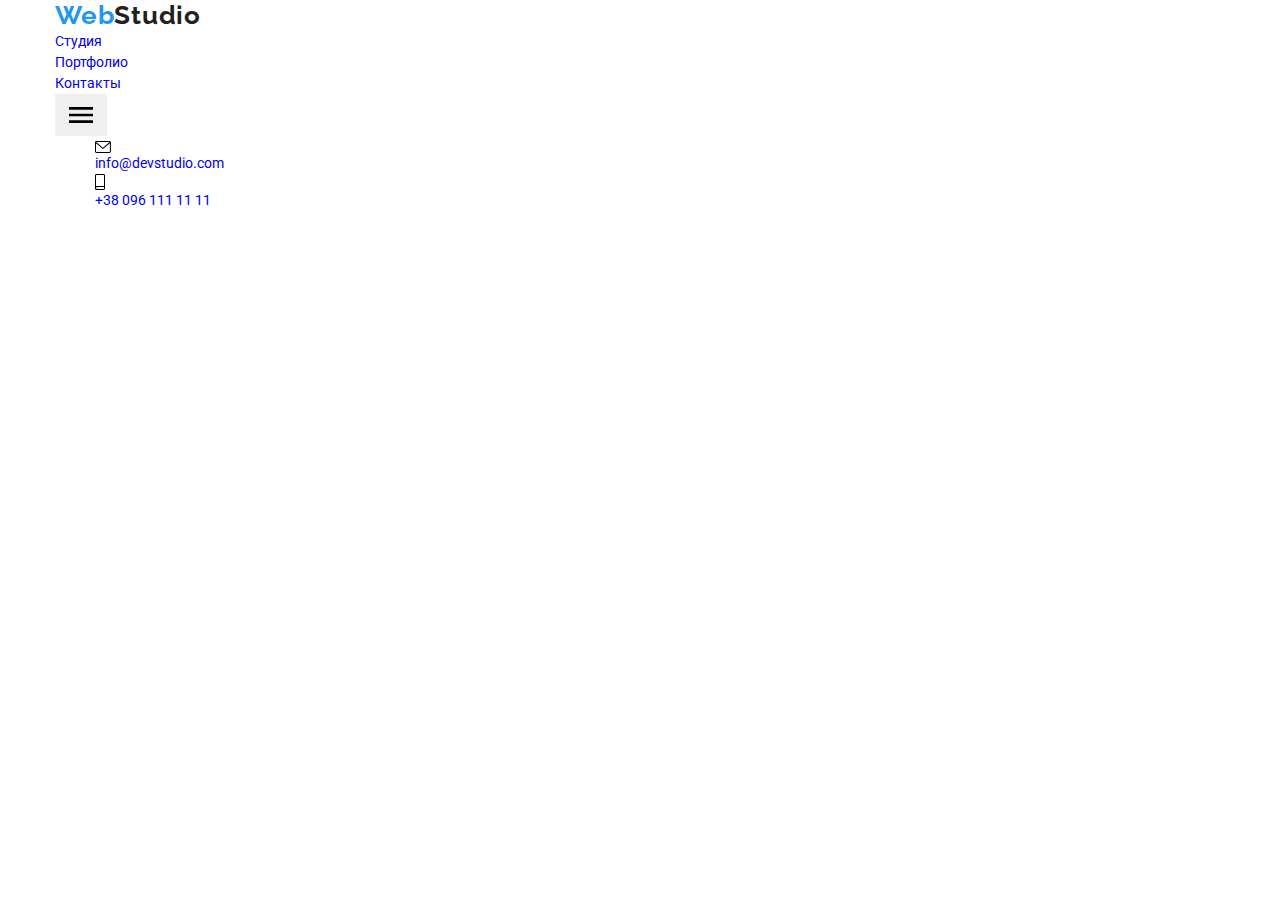
==== index.html @ 5ae864b3 "add images" ====
<!DOCTYPE html>
<html lang="ru">
    <head>
        <meta charset="UTF-8" />
        <meta http-equiv="X-UA-Compatible" content="IE=edge" />
        <meta name="viewport" content="width=device-width, initial-scale=1.0" />
        <link rel="preconnect" href="https://fonts.googleapis.com" />
        <link rel="preconnect" href="https://fonts.gstatic.com" crossorigin />
        <link
            rel="stylesheet"
            href="https://cdn.jsdelivr.net/npm/modern-normalize@1.1.0/modern-normalize.min.css"
        />
        <link
            href="https://fonts.googleapis.com/css2?family=Raleway:wght@700&family=Roboto:wght@400;500;700;900&display=swap"
            rel="stylesheet"
        />
        <link rel="stylesheet" href="./css/main.min.css" />
        <title lang="en">Web_Studio</title>
    </head>
    <body>
        <!-- HEADER -->
        <header class="page-header">
            <div class="page-header-container container">
                <nav class="page-nav">
                    <a href="./index.html" class="logo link" lang="en"
                        >Web<span class="logo__studio">Studio</span>
                    </a>
                    <ul class="menu list">
                        <li class="menu__item">
                            <a
                                class="menu__link link menu__link--current"
                                href="./index.html"
                                >Студия</a
                            >
                        </li>
                        <li class="menu__item">
                            <a class="menu__link link" href="./portfolio.html"
                                >Портфолио</a
                            >
                        </li>
                        <li class="menu__item">
                            <a class="menu__link link" href="#contacts-footer"
                                >Контакты</a
                            >
                        </li>
                    </ul>
                </nav>
                <button type="button" class="mobile-menu-open" data-menu-open>
                    <svg class="mobile-menu-open__icon" width="40" height="40">
                        <use href="./images/icons.svg#icon-menu"></use>
                    </svg>
                </button>
                <ul class="contact">
                    <li class="contact-list list">
                        <a
                            class="contact-list__mail link"
                            href="mailto:info@devstudio.com"
                            ><svg class="icon-envelope" height="12" width="16">
                                <use
                                    href="./images/icons.svg#icon-envelope"
                                ></use></svg
                            >info@devstudio.com</a
                        >
                    </li>
                    <li class="contact-list list">
                        <a
                            class="contact-list__phone-number link"
                            href="tel:+380961111111"
                            ><svg
                                class="icon-smartphone"
                                height="16"
                                width="10"
                            >
                                <use
                                    href="./images/icons.svg#icon-smartphone"
                                ></use></svg
                            >+38 096 111 11 11</a
                        >
                    </li>
                </ul>
            </div>
            <div class="mobile-menu" data-menu>
                <div class="container mobile-menu__container">
                    <button class="mobile-menu__close-btn" data-menu-close>
                        <svg
                            class="mobile-menu__close-icon"
                            width="40"
                            height="40"
                        >
                            <use
                                href="./images/icons.svg#icon-close-mobile"
                            ></use>
                        </svg>
                    </button>
                    <div class="mobile-menu__navigation">
                        <ul class="mobile-menu__list list">
                            <li class="mobile-menu__item">
                                <a
                                    class="mobile-menu__link link mobile-menu__link--current"
                                    href=""
                                    >Студия</a
                                >
                            </li>
                            <li class="mobile-menu__item">
                                <a class="mobile-menu__link link" href=""
                                    >Портфолио</a
                                >
                            </li>
                            <li class="mobile-menu__item">
                                <a class="mobile-menu__link link" href=""
                                    >Контакты</a
                                >
                            </li>
                        </ul>
                    </div>
                    <div class="mobile-menu__wrapper">
                        <ul class="mobile-menu__contacts list">
                            <li class="mobile-menu__phone-number">
                                <a
                                    class="mobile-menu__phone-number-link link"
                                    href="tel:+380961111111"
                                    >+38 096 111 11 11</a
                                >
                            </li>
                            <li class="mobile-menu__email">
                                <a
                                    class="mobile-menu__email-link link"
                                    href="mailto:info@devstudio.com"
                                    >info@devstudio.com</a
                                >
                            </li>
                        </ul>
                        <ul class="mobile-menu__social list">
                            <li class="mobile-menu__social-item">
                                <a class="mobile-menu__social-link link" href=""
                                    >Instagram</a
                                >
                            </li>
                            <li class="mobile-menu__social-item">
                                <a class="mobile-menu__social-link link" href=""
                                    >Twitter</a
                                >
                            </li>
                            <li class="mobile-menu__social-item">
                                <a class="mobile-menu__social-link link" href=""
                                    >Facebook</a
                                >
                            </li>
                            <li class="mobile-menu__social-item">
                                <a class="mobile-menu__social-link link" href=""
                                    >LinkedIn</a
                                >
                            </li>
                        </ul>
                    </div>
                </div>
            </div>
        </header>
        <!-- HERO -->
        <!-- <section class="hero">
            <div class="container container-hero">
                <h1 class="hero-title">
                    Эффективные решения <br />
                    для вашего бизнеса
                </h1>
                <button class="modal-btn" type="button" data-modal-open>
                    Заказать услугу
                </button>
            </div>
        </section> -->
        <!-- ABOUT -->
        <!-- <section class="about">
            <div class="container">
                <h2 class="visually-hidden">преимущества</h2>
                <ul class="about__menu list">
                    <li class="about__list">
                        <div class="about__advantage-box">
                            <svg
                                class="about__advantage-icon"
                                width="70"
                                height="70"
                            >
                                <use
                                    href="./images/icons.svg#icon-antenna"
                                ></use>
                            </svg>
                        </div>
                        <h3 class="about__advantage-title">
                            Внимание к деталям
                        </h3>
                        <p class="about__advantage-desc">
                            Идейные соображения, а также начало повседневной
                            работы по формированию позиции.
                        </p>
                    </li>
                    <li class="about__list">
                        <div class="about__advantage-box">
                            <svg
                                class="about__advantage-icon"
                                width="70"
                                height="70"
                            >
                                <use href="./images/icons.svg#icon-clock"></use>
                            </svg>
                        </div>
                        <h3 class="about__advantage-title">Пунктуальность</h3>
                        <p class="about__advantage-desc">
                            Задача организации, в особенности же рамки и место
                            обучения кадров влечет за собой.
                        </p>
                    </li>
                    <li class="about__list">
                        <div class="about__advantage-box">
                            <svg
                                class="about__advantage-icon"
                                width="70"
                                height="70"
                            >
                                <use
                                    href="./images/icons.svg#icon-diagram"
                                ></use>
                            </svg>
                        </div>
                        <h3 class="about__advantage-title">Планирование</h3>
                        <p class="about__advantage-desc">
                            Равным образом консультация с широким активом в
                            значительной степени обуславливает.
                        </p>
                    </li>
                    <li class="about__list">
                        <div class="about__advantage-box">
                            <svg
                                class="about__advantage-icon"
                                width="70"
                                height="70"
                            >
                                <use
                                    href="./images/icons.svg#icon-astronaut"
                                ></use>
                            </svg>
                        </div>
                        <h3 class="about__advantage-title">
                            Современные технологии
                        </h3>
                        <p class="about__advantage-desc">
                            Значимость этих проблем настолько очевидна, что
                            реализация плановых заданий.
                        </p>
                    </li>
                </ul>
            </div>
        </section> -->
        <!-- WORK -->
        <!-- <section class="work">
            <div class="container container-work">
                <h2 class="work__title title">Чем мы занимаемся</h2>
                <ul class="work__menu list">
                    <li class="work__image">
                        <div class="work__wrapper">
                            <img
                                src="./images/work/печатет-код.jpg"
                                alt="набирает код"
                                width="370"
                                height="294"
                            />
                            <div class="work__wrapper-description">
                                <p class="work__description">
                                    Десктопные приложения
                                </p>
                            </div>
                        </div>
                    </li>
                    <li class="work__image">
                        <div class="work__wrapper">
                            <img
                                src="./images/work/создает-приложение.jpg"
                                alt="разрабатывает приложение"
                                width="370"
                                height="294"
                            />
                            <div class="work__wrapper-description">
                                <p class="work__description">
                                    Мобильные приложения
                                </p>
                            </div>
                        </div>
                    </li>
                    <li class="work__image">
                        <div class="work__wrapper">
                            <img
                                src="./images/work/рисует-на-планшете.jpg"
                                alt="рисует на планшете"
                                width="370"
                                height="294"
                            />
                            <div class="work__wrapper-description">
                                <p class="work__description">
                                    Дизайнерские решения
                                </p>
                            </div>
                        </div>
                    </li>
                </ul>
            </div>
        </section> -->
        <!-- TEAM -->
        <!-- <section class="team">
            <div class="container">
                <h2 class="team__title title">Наша команда</h2>
                <ul class="team__menu list">
                    <li class="team__card">
                        <img
                            class="team__photo"
                            src="./images/team/игорь-демьяненко.jpg"
                            alt="игорь-демьяненко"
                            width="270"
                            height="260"
                        />
                        <div class="team__box">
                            <h3 class="team__name">Игорь Демьяненко</h3>
                            <p class="team__function" lang="en">
                                Product Designer
                            </p>
                            <ul class="social-menu list">
                                <li class="social-menu__item">
                                    <a href="" class="social-menu__link">
                                        <svg
                                            class="social-menu__icon"
                                            width="20"
                                            height="20"
                                        >
                                            <use
                                                href="./images/icons.svg#icon-instagram"
                                            ></use>
                                        </svg>
                                    </a>
                                </li>
                                <li class="social-menu__item">
                                    <a href="" class="social-menu__link">
                                        <svg
                                            class="social-menu__icon"
                                            width="20"
                                            height="20"
                                        >
                                            <use
                                                href="./images/icons.svg#icon-twitter"
                                            ></use>
                                        </svg>
                                    </a>
                                </li>
                                <li class="social-menu__item">
                                    <a href="" class="social-menu__link">
                                        <svg
                                            class="social-menu__icon"
                                            width="20"
                                            height="20"
                                        >
                                            <use
                                                href="./images/icons.svg#icon-facebook"
                                            ></use>
                                        </svg>
                                    </a>
                                </li>
                                <li class="social-menu__item">
                                    <a href="" class="social-menu__link">
                                        <svg
                                            class="social-menu__icon"
                                            width="20"
                                            height="20"
                                        >
                                            <use
                                                href="./images/icons.svg#icon-linkedin"
                                            ></use>
                                        </svg>
                                    </a>
                                </li>
                            </ul>
                        </div>
                    </li>
                    <li class="team__card">
                        <img
                            class="team__photo"
                            src="./images/team/ольга-репина.jpg"
                            alt="ольга-репина"
                            width="270"
                            height="260"
                        />
                        <div class="team__box">
                            <h3 class="team__name">Ольга Репина</h3>
                            <p class="team__function" lang="en">
                                Frontend Developer
                            </p>
                            <ul class="social-menu list">
                                <li class="social-menu__item">
                                    <a href="" class="social-menu__link">
                                        <svg
                                            class="social-menu__icon"
                                            width="20"
                                            height="20"
                                        >
                                            <use
                                                href="./images/icons.svg#icon-instagram"
                                            ></use>
                                        </svg>
                                    </a>
                                </li>
                                <li class="social-menu__item">
                                    <a href="" class="social-menu__link">
                                        <svg
                                            class="social-menu__icon"
                                            width="20"
                                            height="20"
                                        >
                                            <use
                                                href="./images/icons.svg#icon-twitter"
                                            ></use>
                                        </svg>
                                    </a>
                                </li>
                                <li class="social-menu__item">
                                    <a href="" class="social-menu__link">
                                        <svg
                                            class="social-menu__icon"
                                            width="20"
                                            height="20"
                                        >
                                            <use
                                                href="./images/icons.svg#icon-facebook"
                                            ></use>
                                        </svg>
                                    </a>
                                </li>
                                <li class="social-menu__item">
                                    <a href="" class="social-menu__link">
                                        <svg
                                            class="social-menu__icon"
                                            width="20"
                                            height="20"
                                        >
                                            <use
                                                href="./images/icons.svg#icon-linkedin"
                                            ></use>
                                        </svg>
                                    </a>
                                </li>
                            </ul>
                        </div>
                    </li>
                    <li class="team__card">
                        <img
                            class="team__photo"
                            src="./images/team/николай-тарасов.jpg"
                            alt="николай-тарасов"
                            width="270"
                            height="260"
                        />
                        <div class="team__box">
                            <h3 class="team__name">Николай Тарасов</h3>
                            <p class="team__function" lang="en">Marketing</p>
                            <ul class="social-menu list">
                                <li class="social-menu__item">
                                    <a href="" class="social-menu__link">
                                        <svg
                                            class="social-menu__icon"
                                            width="20"
                                            height="20"
                                        >
                                            <use
                                                href="./images/icons.svg#icon-instagram"
                                            ></use>
                                        </svg>
                                    </a>
                                </li>
                                <li class="social-menu__item">
                                    <a href="" class="social-menu__link">
                                        <svg
                                            class="social-menu__icon"
                                            width="20"
                                            height="20"
                                        >
                                            <use
                                                href="./images/icons.svg#icon-twitter"
                                            ></use>
                                        </svg>
                                    </a>
                                </li>
                                <li class="social-menu__item">
                                    <a href="" class="social-menu__link">
                                        <svg
                                            class="social-menu__icon"
                                            width="20"
                                            height="20"
                                        >
                                            <use
                                                href="./images/icons.svg#icon-facebook"
                                            ></use>
                                        </svg>
                                    </a>
                                </li>
                                <li class="social-menu__item">
                                    <a href="" class="social-menu__link">
                                        <svg
                                            class="social-menu__icon"
                                            width="20"
                                            height="20"
                                        >
                                            <use
                                                href="./images/icons.svg#icon-linkedin"
                                            ></use>
                                        </svg>
                                    </a>
                                </li>
                            </ul>
                        </div>
                    </li>
                    <li class="team__card">
                        <img
                            class="team__photo"
                            src="./images/team/михаил-ермаков.jpg"
                            alt="михаил-ермаков"
                            width="270"
                            height="260"
                        />
                        <div class="team__box">
                            <h3 class="team__name">Михаил Ермаков</h3>
                            <p class="team__function" lang="en">UI Designer</p>
                            <ul class="social-menu list">
                                <li class="social-menu__item">
                                    <a href="" class="social-menu__link">
                                        <svg
                                            class="social-menu__icon"
                                            width="20"
                                            height="20"
                                        >
                                            <use
                                                href="./images/icons.svg#icon-instagram"
                                            ></use>
                                        </svg>
                                    </a>
                                </li>
                                <li class="social-menu__item">
                                    <a href="" class="social-menu__link">
                                        <svg
                                            class="social-menu__icon"
                                            width="20"
                                            height="20"
                                        >
                                            <use
                                                href="./images/icons.svg#icon-twitter"
                                            ></use>
                                        </svg>
                                    </a>
                                </li>
                                <li class="social-menu__item">
                                    <a href="" class="social-menu__link">
                                        <svg
                                            class="social-menu__icon"
                                            width="20"
                                            height="20"
                                        >
                                            <use
                                                href="./images/icons.svg#icon-facebook"
                                            ></use>
                                        </svg>
                                    </a>
                                </li>
                                <li class="social-menu__item">
                                    <a href="" class="social-menu__link">
                                        <svg
                                            class="social-menu__icon"
                                            width="20"
                                            height="20"
                                        >
                                            <use
                                                href="./images/icons.svg#icon-linkedin"
                                            ></use>
                                        </svg>
                                    </a>
                                </li>
                            </ul>
                        </div>
                    </li>
                </ul>
            </div>
        </section> -->
        <!-- Clients -->
        <!-- <section>
            <div class="clients container">
                <h2 class="clients__title title">Постоянные клиенты</h2>
                <ul class="clients__list list">
                    <li class="client-brand">
                        <a href="" class="client-brand__link">
                            <svg
                                class="client-brand__icon"
                                width="106"
                                height="60"
                            >
                                <use
                                    href="./images/icons.svg#icon-group-1"
                                ></use>
                            </svg>
                        </a>
                    </li>
                    <li class="client-brand">
                        <a href="" class="client-brand__link">
                            <svg
                                class="client-brand__icon"
                                width="106"
                                height="60"
                            >
                                <use
                                    href="./images/icons.svg#icon-group-2"
                                ></use>
                            </svg>
                        </a>
                    </li>
                    <li class="client-brand">
                        <a href="" class="client-brand__link">
                            <svg
                                class="client-brand__icon"
                                width="106"
                                height="60"
                            >
                                <use
                                    href="./images/icons.svg#icon-group-3"
                                ></use>
                            </svg>
                        </a>
                    </li>
                    <li class="client-brand">
                        <a href="" class="client-brand__link">
                            <svg
                                class="client-brand__icon"
                                width="106"
                                height="60"
                            >
                                <use
                                    href="./images/icons.svg#icon-group-4"
                                ></use>
                            </svg>
                        </a>
                    </li>
                    <li class="client-brand">
                        <a href="" class="client-brand__link">
                            <svg
                                class="client-brand__icon"
                                width="106"
                                height="60"
                            >
                                <use
                                    href="./images/icons.svg#icon-group-5"
                                ></use>
                            </svg>
                        </a>
                    </li>
                    <li class="client-brand">
                        <a href="" class="client-brand__link">
                            <svg
                                class="client-brand__icon"
                                width="106"
                                height="60"
                            >
                                <use
                                    href="./images/icons.svg#icon-group-6"
                                ></use>
                            </svg>
                        </a>
                    </li>
                </ul>
            </div>
        </section> -->
        <!-- FOOTER -->
        <!-- <footer id="contacts" class="contacts">
            <div class="container contacts-footer">
                <address>
                    <ul class="contacts-footer__list list">
                        <li class="contacts-footer__logo">
                            <a href="./index.html" class="logo link"
                                >Web<span
                                    class="logo__studio logo__studio--white"
                                    >Studio</span
                                ></a
                            >
                        </li>
                        <li>
                            <a
                                class="contacts-footer__address link"
                                href="https://goo.gl/maps/yY5iYkGhVYkM21xK6"
                                target="_blank"
                                rel="noopener noreferrer"
                            >
                                г. Киев, пр-т Леси Украинки, 26</a
                            >
                        </li>
                        <li>
                            <a
                                class="contacts-footer__mail link"
                                href="mailto:info@devstudio.com"
                                >info@devstudio.com</a
                            >
                        </li>
                        <li>
                            <a
                                class="contacts-footer__phone link"
                                href="tel:+380961111111"
                                >+38 096 111 11 11</a
                            >
                        </li>
                    </ul>
                </address>
                <div class="social-footer">
                    <p class="social-footer__title">присоединяйтесь</p>
                    <ul class="social-footer__list list">
                        <li class="social-footer__item">
                            <a href="" class="social-footer__link">
                                <svg
                                    class="social-footer__icon"
                                    width="20"
                                    height="20"
                                >
                                    <use
                                        href="./images/icons.svg#icon-instagram"
                                    ></use>
                                </svg>
                            </a>
                        </li>
                        <li class="social-footer__item">
                            <a href="" class="social-footer__link">
                                <svg
                                    class="social-footer__icon"
                                    width="20"
                                    height="20"
                                >
                                    <use
                                        href="./images/icons.svg#icon-twitter"
                                    ></use>
                                </svg>
                            </a>
                        </li>
                        <li class="social-footer__item">
                            <a href="" class="social-footer__link">
                                <svg
                                    class="social-footer__icon"
                                    width="20"
                                    height="20"
                                >
                                    <use
                                        href="./images/icons.svg#icon-facebook"
                                    ></use>
                                </svg>
                            </a>
                        </li>
                        <li class="social-footer__item">
                            <a href="" class="social-footer__link">
                                <svg
                                    class="social-footer__icon"
                                    width="20"
                                    height="20"
                                >
                                    <use
                                        href="./images/icons.svg#icon-linkedin"
                                    ></use>
                                </svg>
                            </a>
                        </li>
                    </ul>
                </div>
                <form class="subscription-form">
                    <p class="subscription-form__title">
                        Подпишитесь на рассылку
                    </p>
                    <div class="subscription-form__input-box">
                        <label
                            ><input
                                class="subscription-form__input"
                                type="text"
                                name="user_email_for_subscription"
                                pattern="([A-z0-9_.-]{1,})@([A-z0-9_.-]{1,}).([A-z]{2,8})"
                                placeholder="E-mail"
                        /></label>
                        <button class="subscription-form__btn" type="submit">
                            Подписаться
                            <svg
                                class="subscription-form__btn-icon"
                                width="24"
                                height="24px"
                            >
                                <use
                                    href="./images/icons.svg#icon-icon-send"
                                ></use>
                            </svg>
                        </button>
                    </div>
                </form>
            </div>
        </footer> -->
        <!-- Modal-Window -->
        <!-- <div class="backdrop is-hidden" data-modal>
            <div class="modal">
                <button type="button" class="modal__close-btn" data-modal-close>
                    <svg class="modal__close-btn-icon" width="18" height="18">
                        <use href="./images/icons.svg#icon-close-black"></use>
                    </svg>
                </button>
                <form class="modal-form">
                    <span class="modal-form__description"
                        >Оставьте свои данные, мы вам перезвоним</span
                    >
                    <label class="modal-form__field">
                        <span class="modal-form__input-desc">Имя</span>
                        <span class="modal-form__input-wrapper">
                            <input
                                class="modal-form__input"
                                type="text"
                                name="user_name"
                                required
                                pattern="[a-zA-Zа-яА-Я]+"
                                minlength="2" />
                            <svg
                                class="modal-form__icon"
                                width="18"
                                height="18"
                            >
                                <use
                                    href="./images/icons.svg#icon-person-black"
                                ></use></svg
                        ></span>
                    </label>
                    <label class="modal-form__field">
                        <span class="modal-form__input-desc">Телефон</span>
                        <span class="modal-form__input-wrapper">
                            <input
                                class="modal-form__input"
                                type="tel"
                                name="user_phone"
                                required
                                pattern="[0-9]{3}-[0-9]{3}-[0-9]{2}-[0-9]{2}"
                                title="xxx-xxx-xx-xx" />
                            <svg
                                class="modal-form__icon"
                                width="18"
                                height="18"
                            >
                                <use
                                    href="./images/icons.svg#icon-phone-black"
                                ></use></svg
                        ></span>
                    </label>
                    <label class="modal-form__field">
                        <span class="modal-form__input-desc">Почта</span>
                        <span class="modal-form__input-wrapper">
                            <input
                                class="modal-form__input"
                                type="email"
                                name="user_mail"
                                required
                                pattern="([A-z0-9_.-]{1,})@([A-z0-9_.-]{1,}).([A-z]{2,8})" />
                            <svg
                                class="modal-form__icon"
                                width="18"
                                height="18"
                            >
                                <use
                                    href="./images/icons.svg#icon-email-black"
                                ></use></svg
                        ></span>
                    </label>
                    <label class="modal-form__message">
                        <span class="modal-form__input-desc">Комментарий</span
                        ><textarea
                            class="modal-form__user-message"
                            name="user_message"
                            placeholder="Введите текст"
                        ></textarea>
                    </label>
                    <input
                        id="user-policy"
                        type="checkbox"
                        name="user_policy"
                        class="modal-form__check visually-hidden"
                    />
                    <label for="user-policy" class="modal-form__check-desc">
                        Соглашаюсь с рассылкой и принимаю&nbsp;<a
                            class="terms"
                            href="#"
                            >Условия договора
                        </a>
                    </label>
                    <button type="submit" class="modal-form__submit">
                        Oтправить
                    </button>
                </form>
            </div>
        </div> -->
        <script src="./mobile-menu.js"></script>
        <script src="./modal.js"></script>
    </body>
</html>
---- css/main.min.css ----
:root{--primary-font: "Roboto", sans-serif;--secondary-font: "Raleway", sans-serif;--primary-font-color: #757575;--secondary-font-color: #212121;--accent-color: #2196f3;--contrasting-color: #ffffff;--icon-color: #afb1b8;--transition-dur-and-func: 250ms cubic-bezier(0.4, 0, 0.2, 1)}.visually-hidden{position:absolute;width:1px;height:1px;padding:0;margin:-1px;overflow:hidden;clip:rect(0, 0, 0, 0);white-space:nowrap;border:0}html,body{height:100%}body{line-height:1.5;-webkit-font-smoothing:antialiased}img,picture,video,canvas,svg{display:block;max-width:100%}ol,ul{margin-top:0;margin-left:0;margin-bottom:0}button{cursor:pointer;border:none}p,h1,h2,h3,h4,h5,h6{margin-top:0;margin-bottom:0;overflow-wrap:break-word}.link{text-decoration:none}.list{list-style:none;margin-top:0;margin-bottom:0;padding-left:0}body{color:var(--primary-font-color);font-family:var(--primary-font);font-size:14px}.container{padding-left:15px;padding-right:15px}@media screen and (min-width: 480px){.container{width:480px;margin-left:auto;margin-right:auto}}@media screen and (min-width: 768px){.container{width:720px}}@media screen and (min-width: 1200px){.container{width:1200px}}@media screen and (max-width: 1199px){.logo{font-family:var(--secondary-font);font-style:normal;font-size:24px;font-weight:700;line-height:1.1666666667;letter-spacing:.03em;color:var(--accent-color)}.logo__studio{color:var(--secondary-font-color)}}@media screen and (min-width: 1200px){.logo{padding-top:24px;padding-bottom:24px;margin-right:93px;font-family:var(--secondary-font);font-style:normal;font-size:26px;font-weight:700;line-height:1.1923076923;letter-spacing:.03em;color:var(--accent-color)}.logo__studio{color:var(--secondary-font-color)}}@media screen and (max-width: 767px){.mobile-menu{position:fixed;width:100%;height:100%;max-height:796px;z-index:1000;top:0;left:0;background-color:var(--contrasting-color);box-shadow:0px 4px 8px rgba(0,0,0,.04),0px 2px 4px rgba(0,0,0,.08),0px 1px 3px rgba(0,0,0,.16);opacity:0;visibility:hidden;pointer-events:none;transition:opacity var(--transition-dur-and-func)}.mobile-menu.is-open{opacity:1;visibility:visible;pointer-events:auto}.mobile-menu__container{position:relative;margin:0 auto;padding-bottom:48px;padding-top:48px;padding-left:40px;height:100%;display:flex;flex-direction:column;justify-content:space-between}.mobile-menu__close-btn{position:absolute;top:10px;right:15px;background-color:rgba(0,0,0,0);border:none;padding:0}}.mobile-menu__close-icon{transition:fill var(--transition-dur-and-func)}.mobile-menu__close-btn:hover .mobile-menu__close-icon,.mobile-menu__close-btn:focus .mobile-menu__close-icon{fill:var(--accent-color)}@media screen and (min-width: 768px){.mobile-menu{display:none}}.mobile-menu__link.mobile-menu__link--current{color:var(--accent-color)}.mobile-menu__wrapper{display:flex;flex-direction:column}.mobile-menu__link{font-size:40px;font-weight:500;line-height:1.175;letter-spacing:.02em;color:var(--secondary-font-color)}.mobile-menu__item:not(:last-child){margin-bottom:32px}.mobile-menu__phone-number{margin-bottom:32px}.mobile-menu__email{margin-bottom:64px}.mobile-menu__phone-number-link{font-size:34px;font-weight:500;line-height:1.1764705882;letter-spacing:.02em;color:var(--accent-color)}.mobile-menu__email-link{font-size:24px;font-weight:500;line-height:1.1666666667;letter-spacing:.02em;color:var(--primary-font-color)}.mobile-menu__social{display:flex;align-items:center;flex-wrap:wrap;gap:10px}.mobile-menu__social-item:not(:last-child)::after{content:"";width:0px;height:22px;border:1px solid rgba(33,33,33,.2);margin-left:10px}.mobile-menu__social-link{font-size:18px;font-weight:500;line-height:1.2222222222;letter-spacing:.02em;color:var(--accent-color)}@media screen and (max-width: 767px){.contact-list__phone-number{display:none}.contact-list__mail{display:none}}@media screen and (max-width: 767px){.menu{display:none}.mobile-menu-open{margin-left:auto;background-color:rgba(0,0,0,0);border:none;padding:0;line-height:0}.page-header-container{position:relative;display:flex;align-items:center;padding-top:16px;padding-bottom:16px}.mobile-menu-open{position:absolute;top:10px;right:15px}}.page-header.page-header--border{border:1px solid #eee}.portfolio{padding:94px 0}.filter{margin-bottom:50px;display:flex;justify-content:center}.filter__button.filter__button--current{background-color:var(--accent-color);color:var(--contrasting-color);box-shadow:0px 3px 1px rgba(0,0,0,.1),0px 1px 2px rgba(0,0,0,.08),0px 2px 2px rgba(0,0,0,.12);border-radius:4px}.filter__list:not(:first-child){margin-left:8px}.filter__button{padding:6px 22px;font-family:inherit;font-size:16px;font-weight:500;line-height:1.625;letter-spacing:.03em;background-color:#f5f4fa;color:var(--secondary-font-color);border:0;box-shadow:0px 3px 1px rgba(0,0,0,.1),0px 1px 2px rgba(0,0,0,.08),0px 2px 2px rgba(0,0,0,.12);border-radius:4px;cursor:pointer;transition:background-color var(--transition-dur-and-func),color var(--transition-dur-and-func),box-shadow var(--transition-dur-and-func)}.filter__button:hover,.filter__button:focus{background-color:var(--accent-color);color:var(--contrasting-color);box-shadow:0px 3px 1px rgba(0,0,0,.1),0px 1px 2px rgba(0,0,0,.08),0px 2px 2px rgba(0,0,0,.12);border-radius:4px}.project__card{background:var(--contrasting-color);box-shadow:0;transition:box-shadow var(--transition-dur-and-func)}.project__card:hover,.project__card:focus{box-shadow:0px 1px 1px rgba(0,0,0,.12),0px 4px 4px rgba(0,0,0,.06),1px 4px 6px rgba(0,0,0,.16);cursor:pointer}.project{display:flex;align-items:center;flex-wrap:wrap;gap:30px}.project__title{margin-bottom:4px;font-size:18px;font-weight:700;line-height:1.7777777778;letter-spacing:.06em;color:var(--secondary-font-color)}.project__box{padding:20px 24px;border:1px solid #eee;border-top:none}.project__specialty{font-family:var(--primary-font);color:var(--primary-font-color);font-size:16px;font-weight:400;line-height:1.875;letter-spacing:.03em}.project__wrapper{position:relative;overflow:hidden}.project__description{font-family:var(--primary-font);font-size:18px;font-weight:400;line-height:2;letter-spacing:.03em;color:var(--contrasting-color);position:absolute;left:0;top:0;padding:0 24px;display:flex;align-items:center;width:100%;height:100%;transform:translate(0, 100%);transition:transform var(--transition-dur-and-func);background:rgba(33,150,243,.9)}.project__card-link:hover .project__description,.project__card-link:focus .project__description{transform:translate(0, 0)}/*# sourceMappingURL=main.min.css.map */
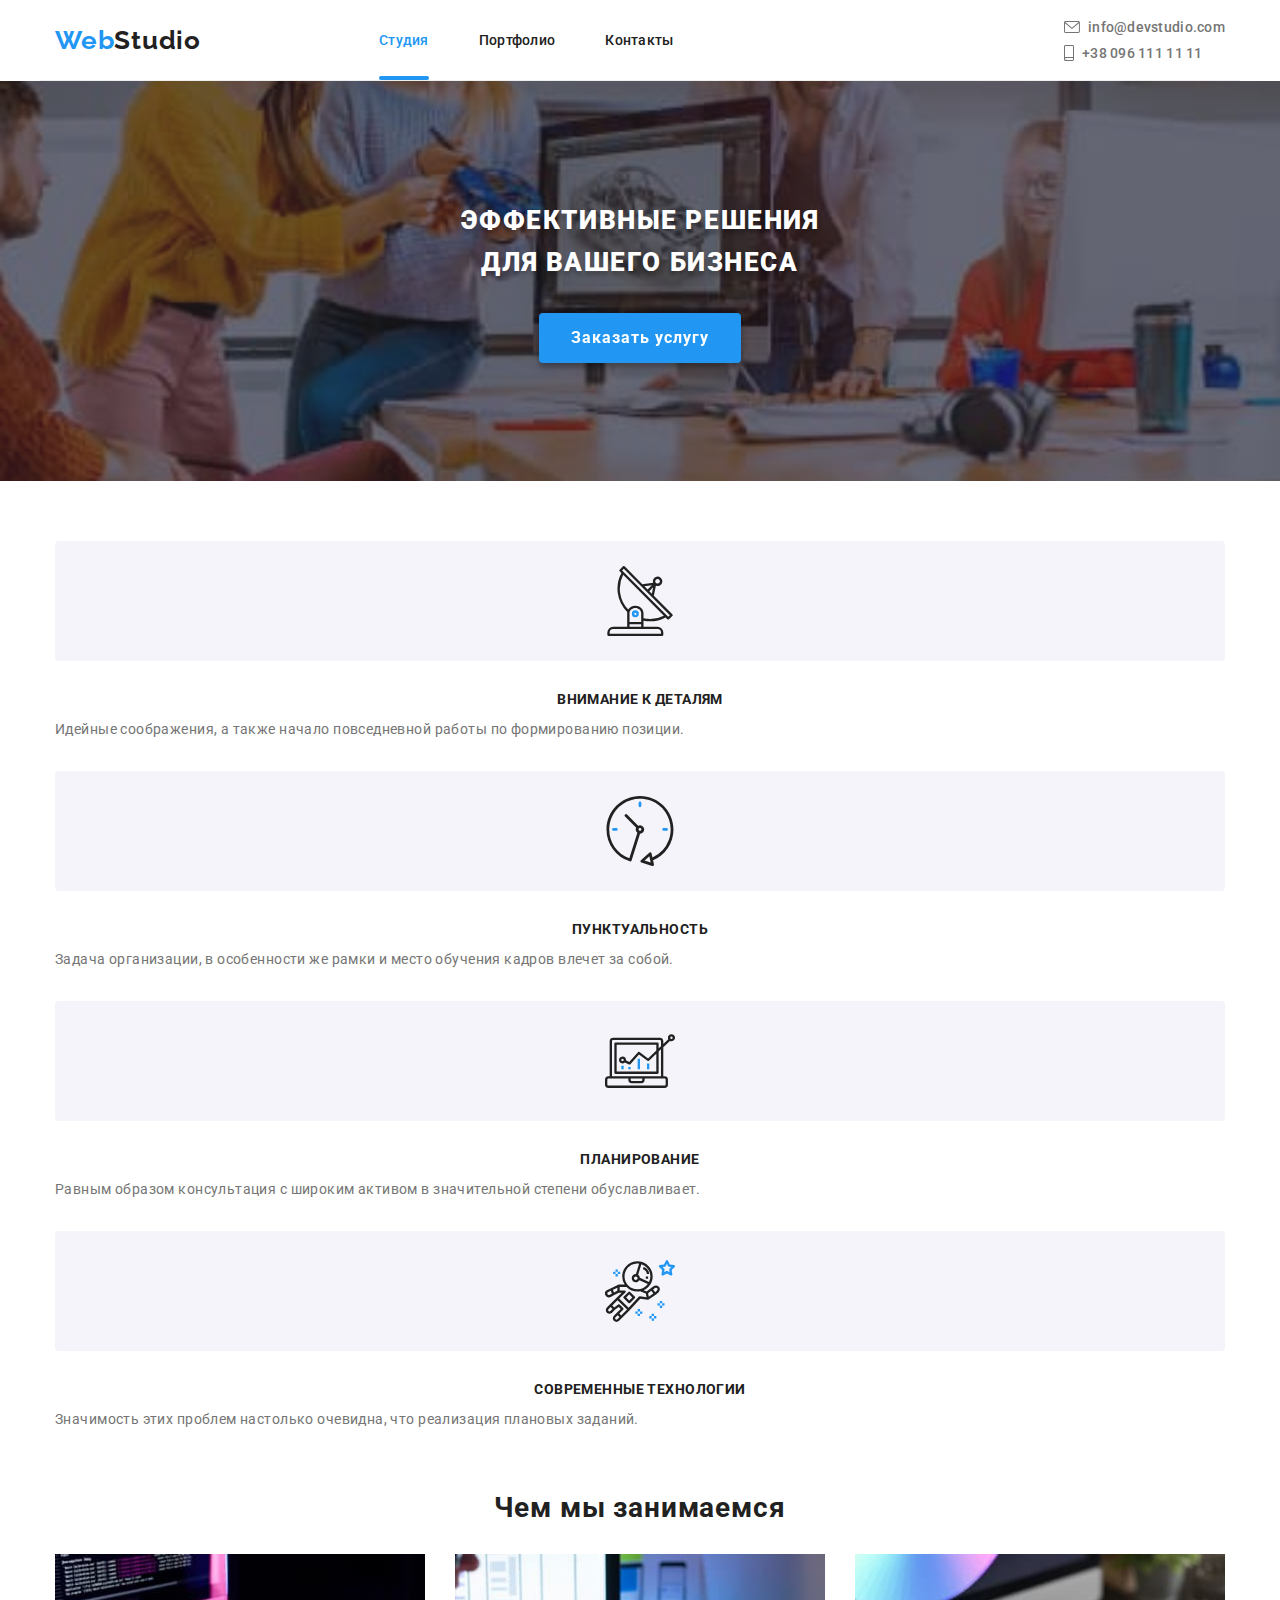
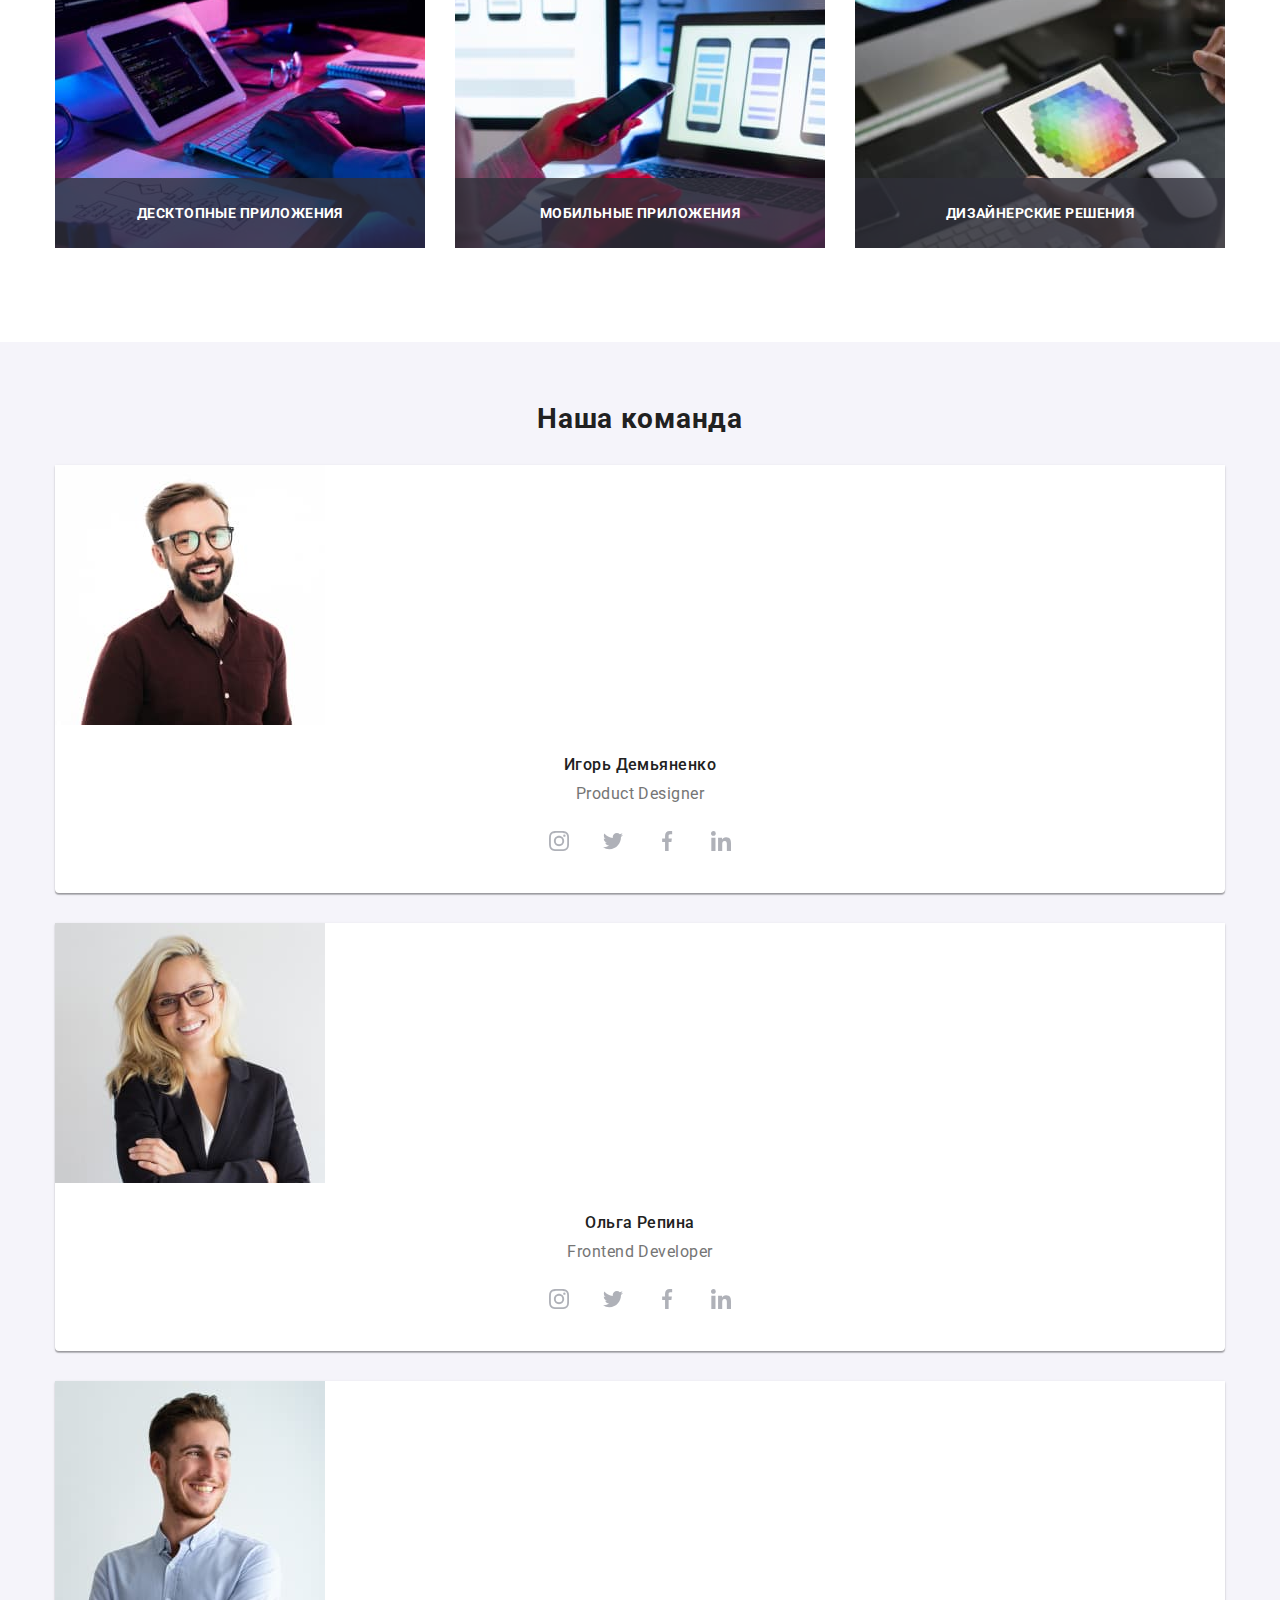
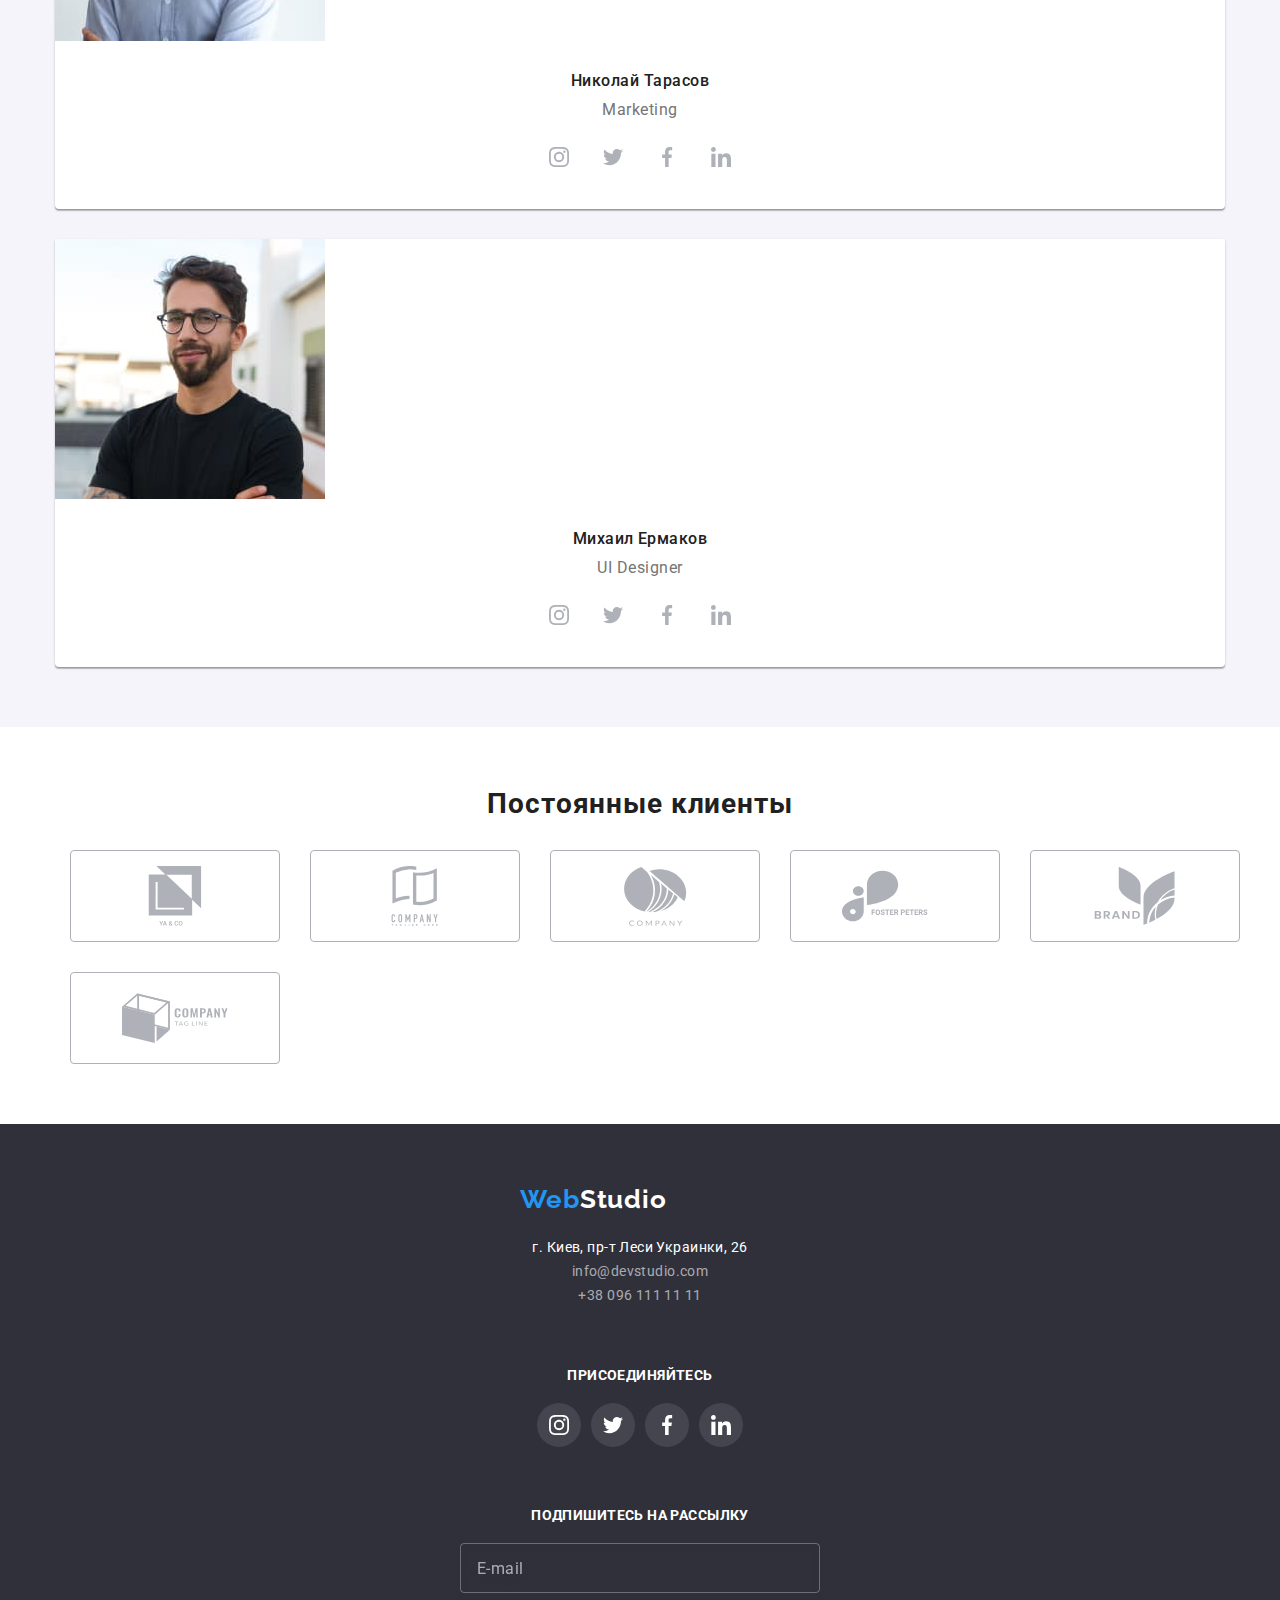
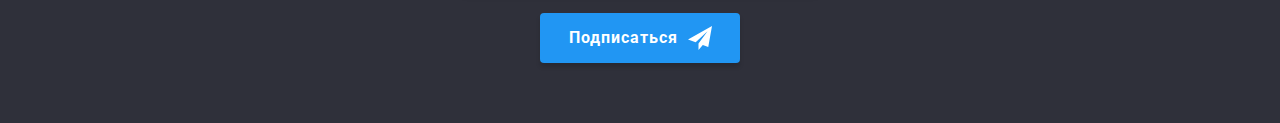
==== commit eaa914b8: "complete mobile" ====
--- a/index.html
+++ b/index.html
@@ -20,7 +20,7 @@
     <body>
         <!-- HEADER -->
         <header class="page-header">
-            <div class="page-header-container container">
+            <div class="page-header-container page-header--border container">
                 <nav class="page-nav">
                     <a href="./index.html" class="logo link" lang="en"
                         >Web<span class="logo__studio">Studio</span>
@@ -133,18 +133,23 @@
                         <ul class="mobile-menu__social list">
                             <li class="mobile-menu__social-item">
                                 <a class="mobile-menu__social-link link" href=""
-                                    >Instagram</a
-                                >
+                                    >Instagram </a
+                                ><span
+                                    class="mobile-menu__social-symbol"
+                                ></span>
                             </li>
                             <li class="mobile-menu__social-item">
                                 <a class="mobile-menu__social-link link" href=""
-                                    >Twitter</a
-                                >
+                                    >Twitter </a
+                                ><span
+                                    class="mobile-menu__social-symbol"
+                                ></span>
                             </li>
                             <li class="mobile-menu__social-item">
                                 <a class="mobile-menu__social-link link" href=""
                                     >Facebook</a
                                 >
+                                <span class="mobile-menu__social-symbol"></span>
                             </li>
                             <li class="mobile-menu__social-item">
                                 <a class="mobile-menu__social-link link" href=""
@@ -157,7 +162,7 @@
             </div>
         </header>
         <!-- HERO -->
-        <!-- <section class="hero">
+        <section class="hero">
             <div class="container container-hero">
                 <h1 class="hero-title">
                     Эффективные решения <br />
@@ -167,9 +172,9 @@
                     Заказать услугу
                 </button>
             </div>
-        </section> -->
+        </section>
         <!-- ABOUT -->
-        <!-- <section class="about">
+        <section class="about">
             <div class="container">
                 <h2 class="visually-hidden">преимущества</h2>
                 <ul class="about__menu list">
@@ -249,9 +254,9 @@
                     </li>
                 </ul>
             </div>
-        </section> -->
+        </section>
         <!-- WORK -->
-        <!-- <section class="work">
+        <section class="work">
             <div class="container container-work">
                 <h2 class="work__title title">Чем мы занимаемся</h2>
                 <ul class="work__menu list">
@@ -302,20 +307,41 @@
                     </li>
                 </ul>
             </div>
-        </section> -->
+        </section>
         <!-- TEAM -->
-        <!-- <section class="team">
+        <section class="team">
             <div class="container">
                 <h2 class="team__title title">Наша команда</h2>
                 <ul class="team__menu list">
                     <li class="team__card">
-                        <img
-                            class="team__photo"
-                            src="./images/team/игорь-демьяненко.jpg"
-                            alt="игорь-демьяненко"
-                            width="270"
-                            height="260"
-                        />
+                        <picture>
+                            <source
+                                srcset="
+                                    ./images/team/игорь-демьяненко-desktop.jpg    1x,
+                                    ./images/team/игорь-демьяненко-desktop@2x.jpg 2x
+                                "
+                                media="(min-width: 1200px)"
+                            />
+                            <source
+                                srcset="
+                                    ./images/team/игорь-демьяненко-tablet.jpg    1x,
+                                    ./images/team/игорь-демьяненко-tablet@2x.jpg 2x
+                                "
+                                media="(min-width: 768px)"
+                            />
+                            <source
+                                srcset="
+                                    ./images/team/игорь-демьяненко-mobile.jpg    1x,
+                                    ./images/team/игорь-демьяненко-mobile@2x.jpg 2x
+                                "
+                                media="(max-width: 767px)"
+                            />
+                            <img
+                                class="team__photo"
+                                src="./images/team/игорь-демьяненко-mobile.jpg"
+                                alt="игорь-демьяненко"
+                            />
+                        </picture>
                         <div class="team__box">
                             <h3 class="team__name">Игорь Демьяненко</h3>
                             <p class="team__function" lang="en">
@@ -378,13 +404,30 @@
                         </div>
                     </li>
                     <li class="team__card">
-                        <img
-                            class="team__photo"
-                            src="./images/team/ольга-репина.jpg"
-                            alt="ольга-репина"
-                            width="270"
-                            height="260"
-                        />
+                        <picture>
+                            <source
+                                srcset="
+                                    ./images/team/ольга-репина-desktop.jpg    1x,
+                                    ./images/team/ольга-репина-desktop@2x.jpg 2x
+                                "
+                                media="(min-width: 1200px)" />
+                            <source
+                                srcset="
+                                    ./images/team/ольга-репина-tablet.jpg    1x,
+                                    ./images/team/ольга-репина-tablet@2x.jpg 2x
+                                "
+                                media="(min-width: 768px)" />
+                            <source
+                                srcset="
+                                    ./images/team/ольга-репина-mobile.jpg    1x,
+                                    ./images/team/ольга-репина-mobile@2x.jpg 2x
+                                "
+                                media="(max-width: 767px)" />
+                            <img
+                                class="team__photo"
+                                src="./images/team/ольга-репина-mobile.jpg"
+                                alt="ольга-репина"
+                        /></picture>
                         <div class="team__box">
                             <h3 class="team__name">Ольга Репина</h3>
                             <p class="team__function" lang="en">
@@ -447,13 +490,30 @@
                         </div>
                     </li>
                     <li class="team__card">
-                        <img
-                            class="team__photo"
-                            src="./images/team/николай-тарасов.jpg"
-                            alt="николай-тарасов"
-                            width="270"
-                            height="260"
-                        />
+                        <picture
+                            ><source
+                                srcset="
+                                    ./images/team/николай-тарасов-desktop.jpg    1x,
+                                    ./images/team/николай-тарасов-desktop@2x.jpg 2x
+                                "
+                                media="(min-width: 1200px)" />
+                            <source
+                                srcset="
+                                    ./images/team/николай-тарасов-tablet.jpg    1x,
+                                    ./images/team/николай-тарасов-tablet@2x.jpg 2x
+                                "
+                                media="(min-width: 768px)" />
+                            <source
+                                srcset="
+                                    ./images/team/николай-тарасов-mobile.jpg    1x,
+                                    ./images/team/николай-тарасов-mobile@2x.jpg 2x
+                                "
+                                media="(max-width: 767px)" />
+                            <img
+                                class="team__photo"
+                                src="./images/team/николай-тарасов-mobile.jpg"
+                                alt="николай-тарасов"
+                        /></picture>
                         <div class="team__box">
                             <h3 class="team__name">Николай Тарасов</h3>
                             <p class="team__function" lang="en">Marketing</p>
@@ -514,13 +574,30 @@
                         </div>
                     </li>
                     <li class="team__card">
-                        <img
-                            class="team__photo"
-                            src="./images/team/михаил-ермаков.jpg"
-                            alt="михаил-ермаков"
-                            width="270"
-                            height="260"
-                        />
+                        <picture>
+                            <source
+                                srcset="
+                                    ./images/team/михаил-ермаков-desktop.jpg    1x,
+                                    ./images/team/михаил-ермаков-desktop@2x.jpg 2x
+                                "
+                                media="(min-width: 1200px)" />
+                            <source
+                                srcset="
+                                    ./images/team/михаил-ермаков-tablet.jpg    1x,
+                                    ./images/team/михаил-ермаков-tablet@2x.jpg 2x
+                                "
+                                media="(min-width: 768px)" />
+                            <source
+                                srcset="
+                                    ./images/team/михаил-ермаков-mobile.jpg    1x,
+                                    ./images/team/михаил-ермаков-mobile@2x.jpg 2x
+                                "
+                                media="(max-width: 767px)" />
+                            <img
+                                class="team__photo"
+                                src="./images/team/михаил-ермаков-mobile.jpg"
+                                alt="михаил-ермаков"
+                        /></picture>
                         <div class="team__box">
                             <h3 class="team__name">Михаил Ермаков</h3>
                             <p class="team__function" lang="en">UI Designer</p>
@@ -582,12 +659,12 @@
                     </li>
                 </ul>
             </div>
-        </section> -->
+        </section>
         <!-- Clients -->
-        <!-- <section>
+        <section>
             <div class="clients container">
                 <h2 class="clients__title title">Постоянные клиенты</h2>
-                <ul class="clients__list list">
+                <ul class="clients__list list container">
                     <li class="client-brand">
                         <a href="" class="client-brand__link">
                             <svg
@@ -668,11 +745,11 @@
                     </li>
                 </ul>
             </div>
-        </section> -->
+        </section>
         <!-- FOOTER -->
-        <!-- <footer id="contacts" class="contacts">
+        <footer id="contacts" class="contacts">
             <div class="container contacts-footer">
-                <address>
+                <address class="contacts__address">
                     <ul class="contacts-footer__list list">
                         <li class="contacts-footer__logo">
                             <a href="./index.html" class="logo link"
@@ -783,7 +860,7 @@
                             <svg
                                 class="subscription-form__btn-icon"
                                 width="24"
-                                height="24px"
+                                height="24"
                             >
                                 <use
                                     href="./images/icons.svg#icon-icon-send"
@@ -793,9 +870,9 @@
                     </div>
                 </form>
             </div>
-        </footer> -->
+        </footer>
         <!-- Modal-Window -->
-        <!-- <div class="backdrop is-hidden" data-modal>
+        <div class="backdrop is-hidden" data-modal>
             <div class="modal">
                 <button type="button" class="modal__close-btn" data-modal-close>
                     <svg class="modal__close-btn-icon" width="18" height="18">
@@ -873,25 +950,27 @@
                             placeholder="Введите текст"
                         ></textarea>
                     </label>
-                    <input
-                        id="user-policy"
-                        type="checkbox"
-                        name="user_policy"
-                        class="modal-form__check visually-hidden"
-                    />
-                    <label for="user-policy" class="modal-form__check-desc">
-                        Соглашаюсь с рассылкой и принимаю&nbsp;<a
-                            class="terms"
-                            href="#"
-                            >Условия договора
-                        </a>
-                    </label>
+                    <div class="modal-form_terms-box">
+                        <input
+                            id="user-policy"
+                            type="checkbox"
+                            name="user_policy"
+                            class="modal-form__check visually-hidden"
+                        />
+                        <label for="user-policy" class="modal-form__check-desc">
+                            Соглашаюсь с рассылкой и принимаю&nbsp;<a
+                                class="terms"
+                                href="#"
+                                >Условия договора
+                            </a>
+                        </label>
+                    </div>
                     <button type="submit" class="modal-form__submit">
                         Oтправить
                     </button>
                 </form>
             </div>
-        </div> -->
+        </div>
         <script src="./mobile-menu.js"></script>
         <script src="./modal.js"></script>
     </body>
--- a/css/main.min.css
+++ b/css/main.min.css
@@ -1 +1 @@
-:root{--primary-font: "Roboto", sans-serif;--secondary-font: "Raleway", sans-serif;--primary-font-color: #757575;--secondary-font-color: #212121;--accent-color: #2196f3;--contrasting-color: #ffffff;--icon-color: #afb1b8;--transition-dur-and-func: 250ms cubic-bezier(0.4, 0, 0.2, 1)}.visually-hidden{position:absolute;width:1px;height:1px;padding:0;margin:-1px;overflow:hidden;clip:rect(0, 0, 0, 0);white-space:nowrap;border:0}html,body{height:100%}body{line-height:1.5;-webkit-font-smoothing:antialiased}img,picture,video,canvas,svg{display:block;max-width:100%}ol,ul{margin-top:0;margin-left:0;margin-bottom:0}button{cursor:pointer;border:none}p,h1,h2,h3,h4,h5,h6{margin-top:0;margin-bottom:0;overflow-wrap:break-word}.link{text-decoration:none}.list{list-style:none;margin-top:0;margin-bottom:0;padding-left:0}body{color:var(--primary-font-color);font-family:var(--primary-font);font-size:14px}.container{padding-left:15px;padding-right:15px}@media screen and (min-width: 480px){.container{width:480px;margin-left:auto;margin-right:auto}}@media screen and (min-width: 768px){.container{width:720px}}@media screen and (min-width: 1200px){.container{width:1200px}}@media screen and (max-width: 1199px){.logo{font-family:var(--secondary-font);font-style:normal;font-size:24px;font-weight:700;line-height:1.1666666667;letter-spacing:.03em;color:var(--accent-color)}.logo__studio{color:var(--secondary-font-color)}}@media screen and (min-width: 1200px){.logo{padding-top:24px;padding-bottom:24px;margin-right:93px;font-family:var(--secondary-font);font-style:normal;font-size:26px;font-weight:700;line-height:1.1923076923;letter-spacing:.03em;color:var(--accent-color)}.logo__studio{color:var(--secondary-font-color)}}@media screen and (max-width: 767px){.mobile-menu{position:fixed;width:100%;height:100%;max-height:796px;z-index:1000;top:0;left:0;background-color:var(--contrasting-color);box-shadow:0px 4px 8px rgba(0,0,0,.04),0px 2px 4px rgba(0,0,0,.08),0px 1px 3px rgba(0,0,0,.16);opacity:0;visibility:hidden;pointer-events:none;transition:opacity var(--transition-dur-and-func)}.mobile-menu.is-open{opacity:1;visibility:visible;pointer-events:auto}.mobile-menu__container{position:relative;margin:0 auto;padding-bottom:48px;padding-top:48px;padding-left:40px;height:100%;display:flex;flex-direction:column;justify-content:space-between}.mobile-menu__close-btn{position:absolute;top:10px;right:15px;background-color:rgba(0,0,0,0);border:none;padding:0}}.mobile-menu__close-icon{transition:fill var(--transition-dur-and-func)}.mobile-menu__close-btn:hover .mobile-menu__close-icon,.mobile-menu__close-btn:focus .mobile-menu__close-icon{fill:var(--accent-color)}@media screen and (min-width: 768px){.mobile-menu{display:none}}.mobile-menu__link.mobile-menu__link--current{color:var(--accent-color)}.mobile-menu__wrapper{display:flex;flex-direction:column}.mobile-menu__link{font-size:40px;font-weight:500;line-height:1.175;letter-spacing:.02em;color:var(--secondary-font-color)}.mobile-menu__item:not(:last-child){margin-bottom:32px}.mobile-menu__phone-number{margin-bottom:32px}.mobile-menu__email{margin-bottom:64px}.mobile-menu__phone-number-link{font-size:34px;font-weight:500;line-height:1.1764705882;letter-spacing:.02em;color:var(--accent-color)}.mobile-menu__email-link{font-size:24px;font-weight:500;line-height:1.1666666667;letter-spacing:.02em;color:var(--primary-font-color)}.mobile-menu__social{display:flex;align-items:center;flex-wrap:wrap;gap:10px}.mobile-menu__social-item:not(:last-child)::after{content:"";width:0px;height:22px;border:1px solid rgba(33,33,33,.2);margin-left:10px}.mobile-menu__social-link{font-size:18px;font-weight:500;line-height:1.2222222222;letter-spacing:.02em;color:var(--accent-color)}@media screen and (max-width: 767px){.contact-list__phone-number{display:none}.contact-list__mail{display:none}}@media screen and (max-width: 767px){.menu{display:none}.mobile-menu-open{margin-left:auto;background-color:rgba(0,0,0,0);border:none;padding:0;line-height:0}.page-header-container{position:relative;display:flex;align-items:center;padding-top:16px;padding-bottom:16px}.mobile-menu-open{position:absolute;top:10px;right:15px}}.page-header.page-header--border{border:1px solid #eee}.portfolio{padding:94px 0}.filter{margin-bottom:50px;display:flex;justify-content:center}.filter__button.filter__button--current{background-color:var(--accent-color);color:var(--contrasting-color);box-shadow:0px 3px 1px rgba(0,0,0,.1),0px 1px 2px rgba(0,0,0,.08),0px 2px 2px rgba(0,0,0,.12);border-radius:4px}.filter__list:not(:first-child){margin-left:8px}.filter__button{padding:6px 22px;font-family:inherit;font-size:16px;font-weight:500;line-height:1.625;letter-spacing:.03em;background-color:#f5f4fa;color:var(--secondary-font-color);border:0;box-shadow:0px 3px 1px rgba(0,0,0,.1),0px 1px 2px rgba(0,0,0,.08),0px 2px 2px rgba(0,0,0,.12);border-radius:4px;cursor:pointer;transition:background-color var(--transition-dur-and-func),color var(--transition-dur-and-func),box-shadow var(--transition-dur-and-func)}.filter__button:hover,.filter__button:focus{background-color:var(--accent-color);color:var(--contrasting-color);box-shadow:0px 3px 1px rgba(0,0,0,.1),0px 1px 2px rgba(0,0,0,.08),0px 2px 2px rgba(0,0,0,.12);border-radius:4px}.project__card{background:var(--contrasting-color);box-shadow:0;transition:box-shadow var(--transition-dur-and-func)}.project__card:hover,.project__card:focus{box-shadow:0px 1px 1px rgba(0,0,0,.12),0px 4px 4px rgba(0,0,0,.06),1px 4px 6px rgba(0,0,0,.16);cursor:pointer}.project{display:flex;align-items:center;flex-wrap:wrap;gap:30px}.project__title{margin-bottom:4px;font-size:18px;font-weight:700;line-height:1.7777777778;letter-spacing:.06em;color:var(--secondary-font-color)}.project__box{padding:20px 24px;border:1px solid #eee;border-top:none}.project__specialty{font-family:var(--primary-font);color:var(--primary-font-color);font-size:16px;font-weight:400;line-height:1.875;letter-spacing:.03em}.project__wrapper{position:relative;overflow:hidden}.project__description{font-family:var(--primary-font);font-size:18px;font-weight:400;line-height:2;letter-spacing:.03em;color:var(--contrasting-color);position:absolute;left:0;top:0;padding:0 24px;display:flex;align-items:center;width:100%;height:100%;transform:translate(0, 100%);transition:transform var(--transition-dur-and-func);background:rgba(33,150,243,.9)}.project__card-link:hover .project__description,.project__card-link:focus .project__description{transform:translate(0, 0)}/*# sourceMappingURL=main.min.css.map */+:root{--primary-font: "Roboto", sans-serif;--secondary-font: "Raleway", sans-serif;--primary-font-color: #757575;--secondary-font-color: #212121;--accent-color: #2196f3;--contrasting-color: #ffffff;--icon-color: #afb1b8;--transition-dur-and-func: 250ms cubic-bezier(0.4, 0, 0.2, 1)}.visually-hidden{position:absolute;width:1px;height:1px;padding:0;margin:-1px;overflow:hidden;clip:rect(0, 0, 0, 0);white-space:nowrap;border:0}html,body{height:100%}body{line-height:1.5;-webkit-font-smoothing:antialiased}img,picture,video,canvas,svg{display:block;max-width:100%}ol,ul{margin-top:0;margin-left:0;margin-bottom:0}button{cursor:pointer;border:none}p,h1,h2,h3,h4,h5,h6{margin-top:0;margin-bottom:0;overflow-wrap:break-word}.link{text-decoration:none}.list{list-style:none;margin-top:0;margin-bottom:0;padding-left:0}body{color:var(--primary-font-color);font-family:var(--primary-font);font-size:14px}.container{padding-left:15px;padding-right:15px}@media screen and (min-width: 480px){.container{width:480px;margin-left:auto;margin-right:auto}}@media screen and (min-width: 768px){.container{width:740px}}@media screen and (min-width: 1200px){.container{width:1200px}}@media screen and (max-width: 1199px){.logo{font-family:var(--secondary-font);font-style:normal;font-size:24px;font-weight:700;line-height:1.1666666667;letter-spacing:.03em;color:var(--accent-color)}.logo__studio{color:var(--secondary-font-color)}}@media screen and (min-width: 1200px){.logo{padding-top:24px;padding-bottom:24px;margin-right:93px;font-family:var(--secondary-font);font-style:normal;font-size:26px;font-weight:700;line-height:1.1923076923;letter-spacing:.03em;color:var(--accent-color)}.logo__studio{color:var(--secondary-font-color)}}.title{margin-bottom:30px;font-size:28px;font-weight:700;line-height:1.1785714286;text-align:center;letter-spacing:.03em;color:var(--secondary-font-color)}.backdrop{position:fixed;top:0;left:0;z-index:100;width:100%;height:100%;background-color:rgba(0,0,0,.2);transition:opacity var(--transition-dur-and-func),visibility var(--transition-dur-and-func)}.backdrop.is-hidden{opacity:0;visibility:hidden;pointer-events:none}.backdrop.is-hidden .modal{transform:translate(-50%, -50%) scale(0.7)}.modal-form{display:flex;flex-direction:column}.modal-form__description{margin-bottom:12px;font-size:20px;font-weight:700;line-height:1.15;text-align:center;letter-spacing:.03em;color:var(--secondary-font-color)}.modal-form__input-wrapper{position:relative;display:block}.modal-form__input-desc{margin-bottom:4px;font-size:12px;font-weight:400;line-height:1.1666666667;letter-spacing:.01em}.modal-form__icon{position:absolute;top:40%;left:12px;transform:translateY(-50%);display:block}.modal-form__input:focus+.modal-form__icon{fill:var(--accent-color)}.modal-form__input{padding-left:42px;width:100%;height:40px;margin-bottom:10px;font-size:16px;outline:none;border:1px solid rgba(33,33,33,.2);border-radius:4px;transition:border var(--transition-dur-and-func)}.modal-form__input:focus{outline:none;border:1px solid var(--accent-color)}.modal-form__user-message{width:100%;height:120px;font-size:12px;font-weight:400;line-height:1.1666666667;letter-spacing:.01em;padding:12px 16px;margin-bottom:20px;outline:none;border:1px solid rgba(33,33,33,.2);border-radius:4px;resize:none;transition:border var(--transition-dur-and-func)}.modal-form__user-message::placeholder{font-weight:400;font-size:12px;line-height:1.17;letter-spacing:.01em;color:rgba(117,117,117,.5)}.modal-form__user-message:focus{outline:none;border:1px solid var(--accent-color)}.modal-form__submit{min-width:200px;align-self:center;padding:10px 55px;display:flex;align-items:center;text-align:center;font-size:16px;font-weight:700;line-height:1.875;letter-spacing:.06em;box-shadow:0px 4px 4px rgba(0,0,0,.15);border-radius:4px;color:var(--contrasting-color);background-color:var(--accent-color);transition:box-shadow var(--transition-dur-and-func),background-color var(--transition-dur-and-func)}.modal-form__submit:hover,.modal-form__submit:focus{background:#188ce8}.modal-form__check-desc{display:flex;justify-content:center;align-items:center;margin-bottom:30px;font-size:12px;font-weight:400;line-height:1.1666666667;letter-spacing:.03em;cursor:pointer}.modal-form__check:checked+.modal-form__check-desc{text-shadow:0px 4px 4px rgba(0,0,0,.25)}.modal-form__check-desc::before{content:"";display:block;margin-right:7px;width:16px;height:15px;background-color:var(--contrasting-color);border:2px solid var(--secondary-font-color);border-radius:2px;cursor:pointer}.modal-form__check:checked+.modal-form__check-desc::before{background-color:var(--accent-color);background-image:url("../images/vector.svg");background-size:contain;background-repeat:no-repeat;background-origin:content-box;border-color:var(--accent-color);border-radius:2px;filter:drop-shadow(0px 4px 4px rgba(0, 0, 0, 0.25))}.terms{font-size:12px;font-weight:400;line-height:1.1666666667;font-style:normal;letter-spacing:.03em;color:var(--accent-color)}.modal{position:absolute;top:50%;left:50%;padding:40px;transform:translate(-50%, -50%) scale(1);width:450px;min-height:609px;background-color:var(--contrasting-color);border-radius:4px;box-shadow:0px 1px 3px rgba(0,0,0,.12),0px 1px 1px rgba(0,0,0,.14),0px 2px 1px rgba(0,0,0,.2);transition:box-shadow var(--transition-dur-and-func),transform var(--transition-dur-and-func)}.modal__close-btn{position:absolute;top:8px;right:8px;display:flex;justify-content:center;align-items:center;width:30px;height:30px;border-radius:50%;background-color:rgba(0,0,0,0);border:1px solid rgba(0,0,0,.1);padding:0;transition:border-color var(--transition-dur-and-func)}.modal__close-btn-icon{transition:fill var(--transition-dur-and-func)}.modal__close-btn:hover .modal__close-btn-icon,.modal__close-btn:focus .modal__close-btn-icon{fill:var(--accent-color)}@media screen and (max-width: 767px){.mobile-menu{position:fixed;width:100%;height:100%;max-height:796px;z-index:1000;top:0;left:0;background-color:var(--contrasting-color);box-shadow:0px 4px 8px rgba(0,0,0,.04),0px 2px 4px rgba(0,0,0,.08),0px 1px 3px rgba(0,0,0,.16);opacity:0;visibility:hidden;pointer-events:none;transition:opacity var(--transition-dur-and-func)}.mobile-menu.is-open{opacity:1;visibility:visible;pointer-events:auto}.mobile-menu__container{position:relative;margin:0 auto;padding-bottom:48px;padding-top:48px;padding-left:40px;height:100%;display:flex;flex-direction:column;justify-content:space-between}.mobile-menu__close-btn{position:absolute;top:10px;right:15px;background-color:rgba(0,0,0,0);border:none;padding:0}}.mobile-menu__close-icon{transition:fill var(--transition-dur-and-func)}.mobile-menu__close-btn:hover .mobile-menu__close-icon,.mobile-menu__close-btn:focus .mobile-menu__close-icon{fill:var(--accent-color)}.mobile-menu__link.mobile-menu__link--current{color:var(--accent-color)}.mobile-menu__wrapper{display:flex;flex-direction:column}.mobile-menu__link{font-size:40px;font-weight:500;line-height:1.175;letter-spacing:.02em;color:var(--secondary-font-color)}.mobile-menu__item:not(:last-child){margin-bottom:32px}.mobile-menu__phone-number{margin-bottom:32px}.mobile-menu__email{margin-bottom:64px}.mobile-menu__phone-number-link{font-size:34px;font-weight:500;line-height:1.1764705882;letter-spacing:.02em;color:var(--accent-color)}.mobile-menu__email-link{font-size:24px;font-weight:500;line-height:1.1666666667;letter-spacing:.02em;color:var(--primary-font-color)}.mobile-menu__social{display:flex;align-items:center;flex-wrap:wrap}.mobile-menu__social-link{font-size:18px;font-weight:500;line-height:1.2222222222;letter-spacing:.02em;color:var(--accent-color)}.mobile-menu__social-symbol{height:22px;border-left:1px solid rgba(33,33,33,.2);transform:rotate(90deg);margin-right:10px;margin-left:10px}@media screen and (min-width: 768px){.mobile-menu{display:none}}.page-header-container.page-header--border{border-bottom:1px solid #eee}@media screen and (max-width: 767px){.contact-list__phone-number{display:none}.contact-list__mail{display:none}}@media screen and (max-width: 767px){.menu{display:none}.mobile-menu-open{margin-left:auto;background-color:rgba(0,0,0,0);border:none;padding:0;line-height:0}.page-header-container{position:relative;display:flex;align-items:center;padding-top:16px;padding-bottom:16px}.mobile-menu-open{position:absolute;top:10px;right:15px}.mobile-menu-open__icon{transition:fill var(--transition-dur-and-func)}.mobile-menu-open:hover .mobile-menu-open__icon,.mobile-menu-open:focus .mobile-menu-open__icon{fill:var(--accent-color)}}@media screen and (min-width: 768px){.mobile-menu-open{display:none}.menu__link.menu__link--current{position:relative;color:var(--accent-color)}.menu__link--current::after{position:absolute;content:"";display:block;bottom:0;width:100%;height:4px;background:var(--accent-color);border-radius:2px}.page-header-container{display:flex;align-items:center;justify-content:space-between}.page-nav{display:flex;align-items:center}.menu__link{padding:32px 0;display:block;font-size:14px;font-weight:500;line-height:1.1428571429;letter-spacing:.02em;color:var(--secondary-font-color);transition:color var(--transition-dur-and-func)}.menu__link:focus,.menu__link:hover{color:var(--accent-color)}.menu{display:flex;align-items:center;margin-left:85px;font-size:14px;font-weight:500;line-height:1.1428571429;letter-spacing:.02em;color:var(--secondary-font-color)}.menu__item:not(:first-child){padding-left:50px}.contact{display:flex;flex-direction:column}.icon-smartphone{fill:currentColor;margin-right:8px}.icon-envelope{fill:currentColor;margin-right:8px}.contact-list__mail{display:flex;align-items:center;margin-bottom:10px;font-family:inherit;font-size:14px;font-weight:500;line-height:1.1428571429;letter-spacing:.02em;color:inherit;transition:color var(--transition-dur-and-func)}.contact-list__mail:hover,.contact-list__mail:focus{color:var(--accent-color)}.contact-list__phone-number{display:flex;align-items:center;font-size:14px;font-weight:500;line-height:1.1428571429;letter-spacing:.02em;color:inherit;transition:color var(--transition-dur-and-func)}.contact-list__phone-number:hover,.contact-list__phone-number:focus{color:var(--accent-color)}}.hero{margin:auto;min-height:400px;padding:118px 0px;background-image:linear-gradient(rgba(47, 48, 58, 0.4), rgba(47, 48, 58, 0.4)),url("../../images/hero/bg-mobile.jpg");background-size:cover;background-color:#c4c4c4;background-repeat:no-repeat;background-position:center}@media(min-device-pixel-ratio: 2),(-webkit-min-device-pixel-ratio: 2),(min-resolution: 192dpi),(min-resolution: 2dppx){.hero{background-image:linear-gradient(rgba(47, 48, 58, 0.4), rgba(47, 48, 58, 0.4)),url("../../images/hero/bg-mobile@2x.jpg")}}.container-hero{text-align:center}.hero-title{margin-bottom:30px;font-size:26px;font-weight:900;line-height:1.6153846154;text-align:center;letter-spacing:.06em;text-transform:uppercase;text-shadow:0px 4px 4px rgba(0,0,0,.25);color:var(--contrasting-color)}.modal-btn{padding:10px 32px;font-family:inherit;font-size:16px;font-weight:700;line-height:1.875;letter-spacing:.06em;color:var(--contrasting-color);background:var(--accent-color);box-shadow:0px 4px 4px rgba(0,0,0,.15);border-radius:4px;border:0;filter:drop-shadow(0px 4px 4px rgba(0, 0, 0, 0.25));transition:background var(--transition-dur-and-func),box-shadow var(--transition-dur-and-func)}.modal-btn:hover,.modal-btn:focus{background:#188ce8;box-shadow:0px 4px 4px rgba(0,0,0,.15);border-radius:4px}.about{padding-top:60px;padding-bottom:30px;background:var(--contrasting-color)}.about__advantage-title{margin-top:30px;margin-bottom:10px;font-size:14px;font-weight:700;line-height:1.1428571429;letter-spacing:.03em;text-align:center;text-transform:uppercase;color:var(--secondary-font-color)}.about__advantage-desc{margin-bottom:30px;font-size:14px;font-weight:400;line-height:1.7142857143;letter-spacing:.03em}.about__advantage-box{display:flex;justify-content:center;align-items:center;height:120px;background:#f5f4fa;border-radius:4px}@media screen and (max-width: 1199px){.work{display:none}}@media screen and (min-width: 1200px){.work{padding-bottom:94px;background:var(--contrasting-color)}.work__menu{display:flex;align-items:center;flex-wrap:wrap;gap:30px}.work__description{padding:27px 0;font-family:var(--primary-font);font-size:14px;font-weight:700;line-height:1.1428571429;text-align:center;letter-spacing:.03em;text-transform:uppercase;color:var(--contrasting-color)}.work__wrapper-description{position:absolute;bottom:0;right:0;width:100%;height:70px;background:rgba(47,48,58,.8)}.work__wrapper{position:relative}}.team{padding:60px 0;background:#f5f4fa}.team__card:not(:last-child){margin-bottom:30px}.team__card{background-color:var(--contrasting-color);box-shadow:0px 1px 3px rgba(0,0,0,.12),0px 1px 1px rgba(0,0,0,.14),0px 2px 1px rgba(0,0,0,.2);border-radius:0px 0px 4px 4px}.team__box{padding:30px 0}.team__name{margin-bottom:10px;font-size:16px;font-weight:500;line-height:1.1875;text-align:center;letter-spacing:.03em;color:var(--secondary-font-color)}.team__function{margin-bottom:16px;font-size:16px;font-weight:400;line-height:1.1875;text-align:center;letter-spacing:.03em}.social-menu{display:flex;justify-content:center;gap:10px;cursor:pointer}.social-menu__link{display:flex;justify-content:center;align-items:center;width:44px;height:44px;border-radius:50%;background-color:var(--contrasting-color);transition:background-color var(--transition-dur-and-func)}.social-menu__link:hover,.social-menu__link:focus{background-color:var(--accent-color)}.social-menu__icon{fill:var(--icon-color);transition:fill var(--transition-dur-and-func)}.social-menu__link:hover .social-menu__icon,.social-menu__link:focus .social-menu__icon{fill:var(--contrasting-color)}.clients{padding-top:60px;padding-bottom:30px}.clients__list{display:flex;flex-wrap:wrap;justify-content:space-between}.client-brand__link{display:flex;justify-content:center;align-items:center;margin-bottom:30px;width:210px;height:92px;border:1px solid var(--icon-color);border-radius:4px;background-color:var(--contrasting-color);transition:background-color var(--transition-dur-and-func),border var(--transition-dur-and-func)}.client-brand__link:hover,.client-brand__link:focus{border:1px solid var(--accent-color);border-radius:4px}.client-brand__icon{fill:var(--icon-color);transition:fill var(--transition-dur-and-func)}.client-brand__link:hover .client-brand__icon,.client-brand__link:focus .client-brand__icon{fill:var(--accent-color)}.contacts{padding:60px 0;max-height:603px;margin:auto;background:#2f303a}.contacts__address{margin-bottom:60px;text-align:center;display:flex;flex-direction:column;align-items:center}.contacts-footer__logo{margin-bottom:20px}.logo__studio--white{font-family:var(--secondary-font);font-size:26px;font-weight:700;line-height:1.1923076923;letter-spacing:.03em;color:var(--contrasting-color)}.contacts-footer__address{padding-bottom:8px;font-size:14px;font-weight:400;line-height:1.7142857143;font-style:normal;letter-spacing:.03em;color:var(--contrasting-color);transition:color var(--transition-dur-and-func)}.contacts-footer__address:hover,.contacts-footer__address:focus{color:var(--accent-color)}.contacts-footer__mail{padding-bottom:8px;font-size:14px;font-weight:400;line-height:1.7142857143;font-style:normal;letter-spacing:.03em;color:rgba(255,255,255,.6);transition:color var(--transition-dur-and-func)}.contacts-footer__mail:hover,.contacts-footer__mail:focus{color:var(--accent-color)}.contacts-footer__phone{font-size:14px;font-weight:400;line-height:1.7142857143;font-style:normal;letter-spacing:.03em;color:rgba(255,255,255,.6);transition:color var(--transition-dur-and-func)}.contacts-footer__phone:hover,.contacts-footer__phone:focus{color:var(--accent-color)}.social-footer{margin:auto;text-align:center}.social-footer__title{margin-bottom:20px;font-size:14px;font-weight:700;line-height:1.1428571429;letter-spacing:.03em;text-transform:uppercase;color:var(--contrasting-color)}.social-footer__list{margin-top:20px;display:flex;gap:10px;justify-content:center}.social-footer__link{display:flex;justify-content:center;align-items:center;width:44px;height:44px;border-radius:50%;background-color:rgba(255,255,255,.1);transition:background-color var(--transition-dur-and-func)}.social-footer__link:hover,.social-footer__link:focus{background-color:var(--accent-color)}.social-footer__icon{fill:var(--contrasting-color);transition:fill var(--transition-dur-and-func)}.social-footer__link:hover .social-footer__icon,.social-footer__link:focus .social-footer__icon{fill:var(--contrasting-color)}.subscription-form{margin-top:60px;display:flex;flex-direction:column}.subscription-form__title{text-align:center;margin-bottom:20px;font-style:normal;font-size:14px;font-weight:700;line-height:1.1428571429;letter-spacing:.03em;text-transform:uppercase;color:var(--contrasting-color)}.subscription-form__input-box{text-align:center}.subscription-form__input{width:360px;height:50px;padding-left:16px;font-style:normal;font-size:16px;font-weight:400;line-height:1.25;letter-spacing:.03em;color:var(--contrasting-color);background-color:rgba(0,0,0,0);border:1px solid rgba(255,255,255,.3);filter:drop-shadow(0px 4px 4px rgba(0, 0, 0, 0.15));border-radius:4px;transition:border var(--transition-dur-and-func)}.subscription-form__input:focus{outline:none;border:1px solid #188ce8}.subscription-form__input::placeholder{display:flex;align-items:center;font-style:normal;font-size:16px;font-weight:400;line-height:1.25;letter-spacing:.03em;color:rgba(255,255,255,.6)}.subscription-form__btn{margin:auto;margin-top:20px;padding-top:10px;padding-bottom:10px;padding-left:29px;padding-right:28px;min-width:200px;height:50px;display:flex;justify-content:center;align-items:center;text-align:center;letter-spacing:.06em;font-style:normal;font-size:16px;font-weight:700;line-height:1.875;color:var(--contrasting-color);background:var(--accent-color);box-shadow:0px 4px 4px rgba(0,0,0,.15);border-radius:4px;transform:background var(--transition-dur-and-func)}.subscription-form__btn:hover,.subscription-form__btn:focus{background-color:#188ce8}.subscription-form__btn-icon{margin-left:10px}.portfolio{padding:94px 0}.filter{margin-bottom:50px;display:flex;justify-content:center}.filter__button.filter__button--current{background-color:var(--accent-color);color:var(--contrasting-color);box-shadow:0px 3px 1px rgba(0,0,0,.1),0px 1px 2px rgba(0,0,0,.08),0px 2px 2px rgba(0,0,0,.12);border-radius:4px}.filter__list:not(:first-child){margin-left:8px}.filter__button{padding:6px 22px;font-family:inherit;font-size:16px;font-weight:500;line-height:1.625;letter-spacing:.03em;background-color:#f5f4fa;color:var(--secondary-font-color);border:0;box-shadow:0px 3px 1px rgba(0,0,0,.1),0px 1px 2px rgba(0,0,0,.08),0px 2px 2px rgba(0,0,0,.12);border-radius:4px;cursor:pointer;transition:background-color var(--transition-dur-and-func),color var(--transition-dur-and-func),box-shadow var(--transition-dur-and-func)}.filter__button:hover,.filter__button:focus{background-color:var(--accent-color);color:var(--contrasting-color);box-shadow:0px 3px 1px rgba(0,0,0,.1),0px 1px 2px rgba(0,0,0,.08),0px 2px 2px rgba(0,0,0,.12);border-radius:4px}.project__card{background:var(--contrasting-color);box-shadow:0;transition:box-shadow var(--transition-dur-and-func)}.project__card:hover,.project__card:focus{box-shadow:0px 1px 1px rgba(0,0,0,.12),0px 4px 4px rgba(0,0,0,.06),1px 4px 6px rgba(0,0,0,.16);cursor:pointer}.project{display:flex;align-items:center;flex-wrap:wrap;gap:30px}.project__title{margin-bottom:4px;font-size:18px;font-weight:700;line-height:1.7777777778;letter-spacing:.06em;color:var(--secondary-font-color)}.project__box{padding:20px 24px;border:1px solid #eee;border-top:none}.project__specialty{font-family:var(--primary-font);color:var(--primary-font-color);font-size:16px;font-weight:400;line-height:1.875;letter-spacing:.03em}.project__wrapper{position:relative;overflow:hidden}.project__description{font-family:var(--primary-font);font-size:18px;font-weight:400;line-height:2;letter-spacing:.03em;color:var(--contrasting-color);position:absolute;left:0;top:0;padding:0 24px;display:flex;align-items:center;width:100%;height:100%;transform:translate(0, 100%);transition:transform var(--transition-dur-and-func);background:rgba(33,150,243,.9)}.project__card-link:hover .project__description,.project__card-link:focus .project__description{transform:translate(0, 0)}/*# sourceMappingURL=main.min.css.map */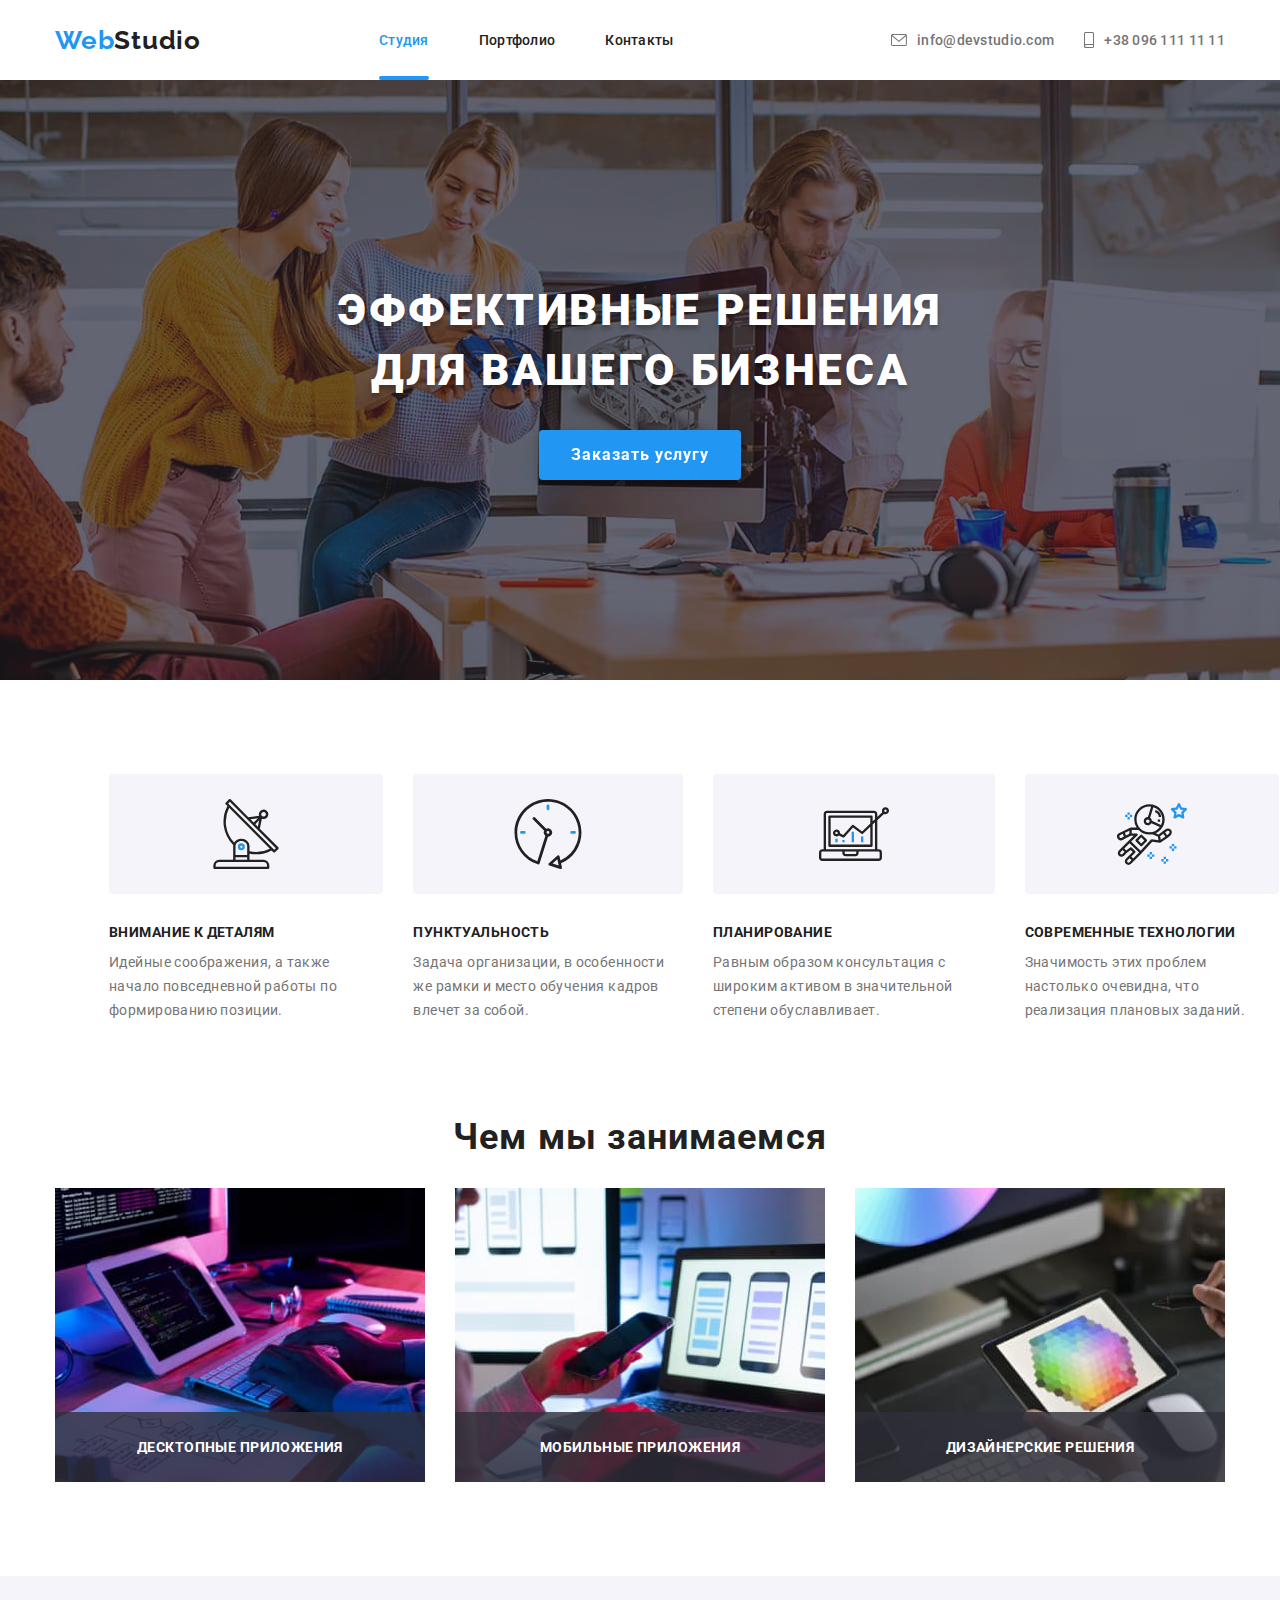
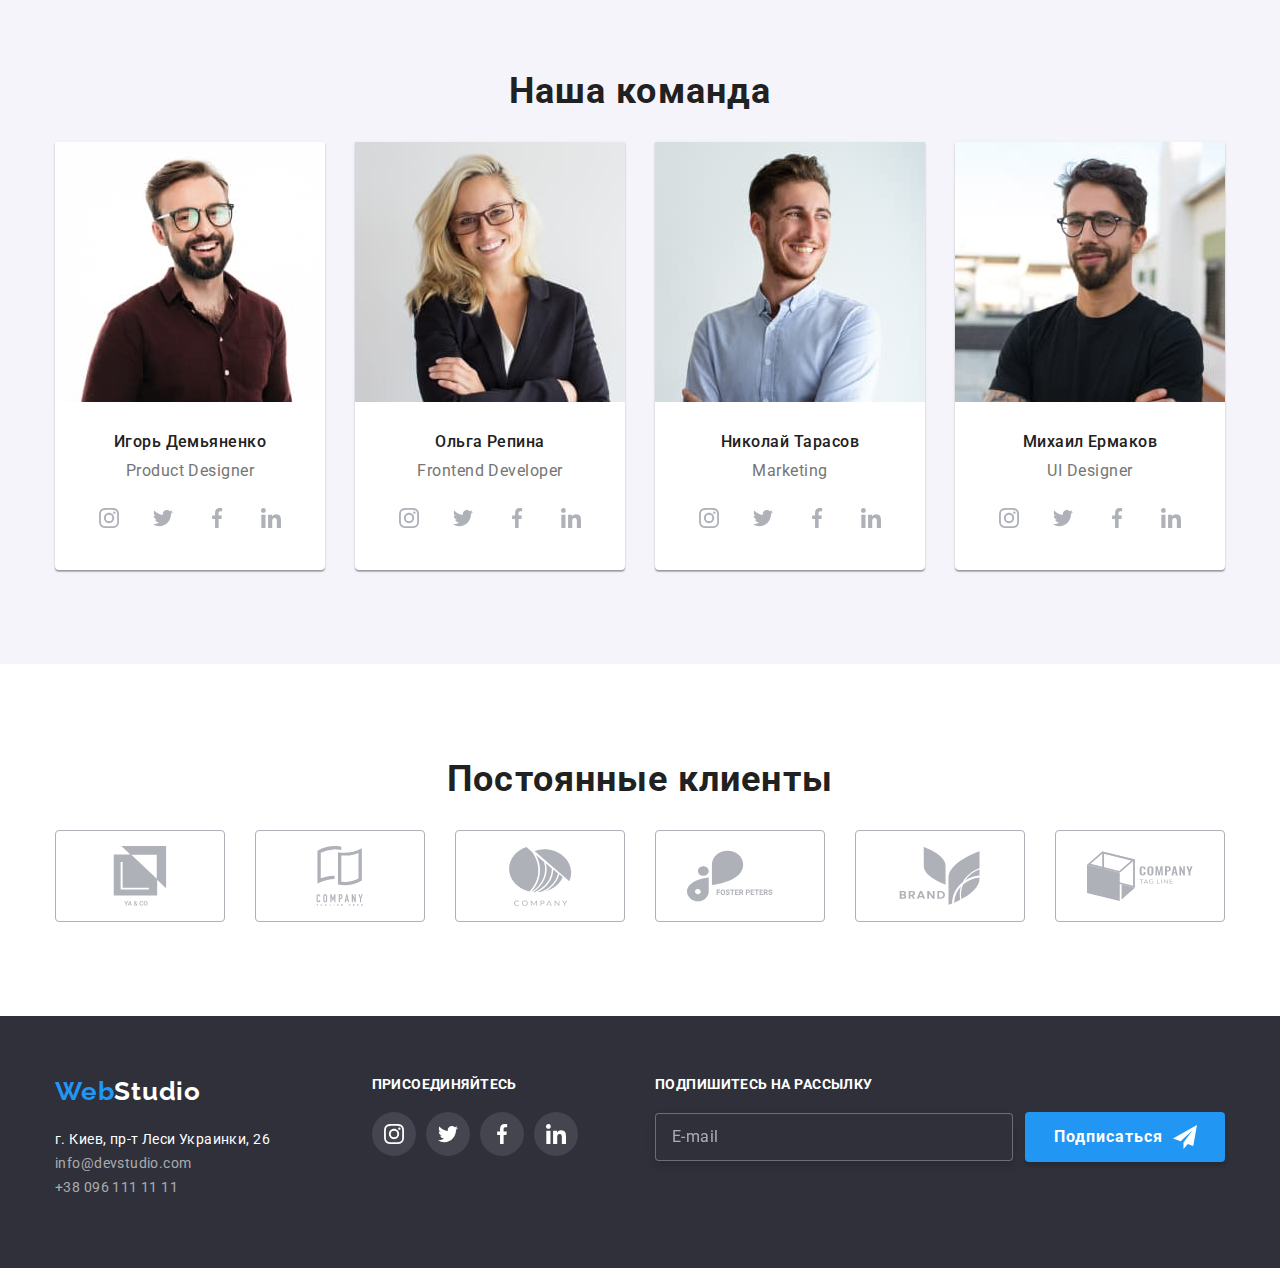
==== commit d33089e8: "delete span" ====
--- a/index.html
+++ b/index.html
@@ -19,8 +19,8 @@
     </head>
     <body>
         <!-- HEADER -->
-        <header class="page-header">
-            <div class="page-header-container page-header--border container">
+        <header class="page-header page-header--border">
+            <div class="page-header-container container">
                 <nav class="page-nav">
                     <a href="./index.html" class="logo link" lang="en"
                         >Web<span class="logo__studio">Studio</span>
@@ -39,7 +39,7 @@
                             >
                         </li>
                         <li class="menu__item">
-                            <a class="menu__link link" href="#contacts-footer"
+                            <a class="menu__link link" href="#contacts"
                                 >Контакты</a
                             >
                         </li>
@@ -97,17 +97,21 @@
                             <li class="mobile-menu__item">
                                 <a
                                     class="mobile-menu__link link mobile-menu__link--current"
-                                    href=""
+                                    href="./index.html"
                                     >Студия</a
                                 >
                             </li>
                             <li class="mobile-menu__item">
-                                <a class="mobile-menu__link link" href=""
+                                <a
+                                    class="mobile-menu__link link"
+                                    href="./portfolio.html"
                                     >Портфолио</a
                                 >
                             </li>
                             <li class="mobile-menu__item">
-                                <a class="mobile-menu__link link" href=""
+                                <a
+                                    class="mobile-menu__link link"
+                                    href="#contacts"
                                     >Контакты</a
                                 >
                             </li>
@@ -133,23 +137,18 @@
                         <ul class="mobile-menu__social list">
                             <li class="mobile-menu__social-item">
                                 <a class="mobile-menu__social-link link" href=""
-                                    >Instagram </a
-                                ><span
-                                    class="mobile-menu__social-symbol"
-                                ></span>
+                                    >Instagram
+                                </a>
                             </li>
                             <li class="mobile-menu__social-item">
                                 <a class="mobile-menu__social-link link" href=""
-                                    >Twitter </a
-                                ><span
-                                    class="mobile-menu__social-symbol"
-                                ></span>
+                                    >Twitter
+                                </a>
                             </li>
                             <li class="mobile-menu__social-item">
                                 <a class="mobile-menu__social-link link" href=""
                                     >Facebook</a
                                 >
-                                <span class="mobile-menu__social-symbol"></span>
                             </li>
                             <li class="mobile-menu__social-item">
                                 <a class="mobile-menu__social-link link" href=""
@@ -321,6 +320,7 @@
                                     ./images/team/игорь-демьяненко-desktop@2x.jpg 2x
                                 "
                                 media="(min-width: 1200px)"
+                                height="260"
                             />
                             <source
                                 srcset="
@@ -328,6 +328,7 @@
                                     ./images/team/игорь-демьяненко-tablet@2x.jpg 2x
                                 "
                                 media="(min-width: 768px)"
+                                height="374"
                             />
                             <source
                                 srcset="
@@ -335,6 +336,7 @@
                                     ./images/team/игорь-демьяненко-mobile@2x.jpg 2x
                                 "
                                 media="(max-width: 767px)"
+                                height="460"
                             />
                             <img
                                 class="team__photo"
@@ -410,19 +412,22 @@
                                     ./images/team/ольга-репина-desktop.jpg    1x,
                                     ./images/team/ольга-репина-desktop@2x.jpg 2x
                                 "
-                                media="(min-width: 1200px)" />
+                                media="(min-width: 1200px)"
+                                height="260" />
                             <source
                                 srcset="
                                     ./images/team/ольга-репина-tablet.jpg    1x,
                                     ./images/team/ольга-репина-tablet@2x.jpg 2x
                                 "
-                                media="(min-width: 768px)" />
+                                media="(min-width: 768px)"
+                                height="374" />
                             <source
                                 srcset="
                                     ./images/team/ольга-репина-mobile.jpg    1x,
                                     ./images/team/ольга-репина-mobile@2x.jpg 2x
                                 "
-                                media="(max-width: 767px)" />
+                                media="(max-width: 767px)"
+                                height="460" />
                             <img
                                 class="team__photo"
                                 src="./images/team/ольга-репина-mobile.jpg"
@@ -496,19 +501,22 @@
                                     ./images/team/николай-тарасов-desktop.jpg    1x,
                                     ./images/team/николай-тарасов-desktop@2x.jpg 2x
                                 "
-                                media="(min-width: 1200px)" />
+                                media="(min-width: 1200px)"
+                                height="260" />
                             <source
                                 srcset="
                                     ./images/team/николай-тарасов-tablet.jpg    1x,
                                     ./images/team/николай-тарасов-tablet@2x.jpg 2x
                                 "
-                                media="(min-width: 768px)" />
+                                media="(min-width: 768px)"
+                                height="374" />
                             <source
                                 srcset="
                                     ./images/team/николай-тарасов-mobile.jpg    1x,
                                     ./images/team/николай-тарасов-mobile@2x.jpg 2x
                                 "
-                                media="(max-width: 767px)" />
+                                media="(max-width: 767px)"
+                                height="460" />
                             <img
                                 class="team__photo"
                                 src="./images/team/николай-тарасов-mobile.jpg"
@@ -580,19 +588,22 @@
                                     ./images/team/михаил-ермаков-desktop.jpg    1x,
                                     ./images/team/михаил-ермаков-desktop@2x.jpg 2x
                                 "
-                                media="(min-width: 1200px)" />
+                                media="(min-width: 1200px)"
+                                height="260" />
                             <source
                                 srcset="
                                     ./images/team/михаил-ермаков-tablet.jpg    1x,
                                     ./images/team/михаил-ермаков-tablet@2x.jpg 2x
                                 "
-                                media="(min-width: 768px)" />
+                                media="(min-width: 768px)"
+                                height="374" />
                             <source
                                 srcset="
                                     ./images/team/михаил-ермаков-mobile.jpg    1x,
                                     ./images/team/михаил-ермаков-mobile@2x.jpg 2x
                                 "
-                                media="(max-width: 767px)" />
+                                media="(max-width: 767px)"
+                                height="460" />
                             <img
                                 class="team__photo"
                                 src="./images/team/михаил-ермаков-mobile.jpg"
@@ -661,10 +672,10 @@
             </div>
         </section>
         <!-- Clients -->
-        <section>
-            <div class="clients container">
+        <section class="clients">
+            <div class="container">
                 <h2 class="clients__title title">Постоянные клиенты</h2>
-                <ul class="clients__list list container">
+                <ul class="clients__list list">
                     <li class="client-brand">
                         <a href="" class="client-brand__link">
                             <svg
--- a/css/main.min.css
+++ b/css/main.min.css
@@ -1 +1 @@
-:root{--primary-font: "Roboto", sans-serif;--secondary-font: "Raleway", sans-serif;--primary-font-color: #757575;--secondary-font-color: #212121;--accent-color: #2196f3;--contrasting-color: #ffffff;--icon-color: #afb1b8;--transition-dur-and-func: 250ms cubic-bezier(0.4, 0, 0.2, 1)}.visually-hidden{position:absolute;width:1px;height:1px;padding:0;margin:-1px;overflow:hidden;clip:rect(0, 0, 0, 0);white-space:nowrap;border:0}html,body{height:100%}body{line-height:1.5;-webkit-font-smoothing:antialiased}img,picture,video,canvas,svg{display:block;max-width:100%}ol,ul{margin-top:0;margin-left:0;margin-bottom:0}button{cursor:pointer;border:none}p,h1,h2,h3,h4,h5,h6{margin-top:0;margin-bottom:0;overflow-wrap:break-word}.link{text-decoration:none}.list{list-style:none;margin-top:0;margin-bottom:0;padding-left:0}body{color:var(--primary-font-color);font-family:var(--primary-font);font-size:14px}.container{padding-left:15px;padding-right:15px}@media screen and (min-width: 480px){.container{width:480px;margin-left:auto;margin-right:auto}}@media screen and (min-width: 768px){.container{width:740px}}@media screen and (min-width: 1200px){.container{width:1200px}}@media screen and (max-width: 1199px){.logo{font-family:var(--secondary-font);font-style:normal;font-size:24px;font-weight:700;line-height:1.1666666667;letter-spacing:.03em;color:var(--accent-color)}.logo__studio{color:var(--secondary-font-color)}}@media screen and (min-width: 1200px){.logo{padding-top:24px;padding-bottom:24px;margin-right:93px;font-family:var(--secondary-font);font-style:normal;font-size:26px;font-weight:700;line-height:1.1923076923;letter-spacing:.03em;color:var(--accent-color)}.logo__studio{color:var(--secondary-font-color)}}.title{margin-bottom:30px;font-size:28px;font-weight:700;line-height:1.1785714286;text-align:center;letter-spacing:.03em;color:var(--secondary-font-color)}.backdrop{position:fixed;top:0;left:0;z-index:100;width:100%;height:100%;background-color:rgba(0,0,0,.2);transition:opacity var(--transition-dur-and-func),visibility var(--transition-dur-and-func)}.backdrop.is-hidden{opacity:0;visibility:hidden;pointer-events:none}.backdrop.is-hidden .modal{transform:translate(-50%, -50%) scale(0.7)}.modal-form{display:flex;flex-direction:column}.modal-form__description{margin-bottom:12px;font-size:20px;font-weight:700;line-height:1.15;text-align:center;letter-spacing:.03em;color:var(--secondary-font-color)}.modal-form__input-wrapper{position:relative;display:block}.modal-form__input-desc{margin-bottom:4px;font-size:12px;font-weight:400;line-height:1.1666666667;letter-spacing:.01em}.modal-form__icon{position:absolute;top:40%;left:12px;transform:translateY(-50%);display:block}.modal-form__input:focus+.modal-form__icon{fill:var(--accent-color)}.modal-form__input{padding-left:42px;width:100%;height:40px;margin-bottom:10px;font-size:16px;outline:none;border:1px solid rgba(33,33,33,.2);border-radius:4px;transition:border var(--transition-dur-and-func)}.modal-form__input:focus{outline:none;border:1px solid var(--accent-color)}.modal-form__user-message{width:100%;height:120px;font-size:12px;font-weight:400;line-height:1.1666666667;letter-spacing:.01em;padding:12px 16px;margin-bottom:20px;outline:none;border:1px solid rgba(33,33,33,.2);border-radius:4px;resize:none;transition:border var(--transition-dur-and-func)}.modal-form__user-message::placeholder{font-weight:400;font-size:12px;line-height:1.17;letter-spacing:.01em;color:rgba(117,117,117,.5)}.modal-form__user-message:focus{outline:none;border:1px solid var(--accent-color)}.modal-form__submit{min-width:200px;align-self:center;padding:10px 55px;display:flex;align-items:center;text-align:center;font-size:16px;font-weight:700;line-height:1.875;letter-spacing:.06em;box-shadow:0px 4px 4px rgba(0,0,0,.15);border-radius:4px;color:var(--contrasting-color);background-color:var(--accent-color);transition:box-shadow var(--transition-dur-and-func),background-color var(--transition-dur-and-func)}.modal-form__submit:hover,.modal-form__submit:focus{background:#188ce8}.modal-form__check-desc{display:flex;justify-content:center;align-items:center;margin-bottom:30px;font-size:12px;font-weight:400;line-height:1.1666666667;letter-spacing:.03em;cursor:pointer}.modal-form__check:checked+.modal-form__check-desc{text-shadow:0px 4px 4px rgba(0,0,0,.25)}.modal-form__check-desc::before{content:"";display:block;margin-right:7px;width:16px;height:15px;background-color:var(--contrasting-color);border:2px solid var(--secondary-font-color);border-radius:2px;cursor:pointer}.modal-form__check:checked+.modal-form__check-desc::before{background-color:var(--accent-color);background-image:url("../images/vector.svg");background-size:contain;background-repeat:no-repeat;background-origin:content-box;border-color:var(--accent-color);border-radius:2px;filter:drop-shadow(0px 4px 4px rgba(0, 0, 0, 0.25))}.terms{font-size:12px;font-weight:400;line-height:1.1666666667;font-style:normal;letter-spacing:.03em;color:var(--accent-color)}.modal{position:absolute;top:50%;left:50%;padding:40px;transform:translate(-50%, -50%) scale(1);width:450px;min-height:609px;background-color:var(--contrasting-color);border-radius:4px;box-shadow:0px 1px 3px rgba(0,0,0,.12),0px 1px 1px rgba(0,0,0,.14),0px 2px 1px rgba(0,0,0,.2);transition:box-shadow var(--transition-dur-and-func),transform var(--transition-dur-and-func)}.modal__close-btn{position:absolute;top:8px;right:8px;display:flex;justify-content:center;align-items:center;width:30px;height:30px;border-radius:50%;background-color:rgba(0,0,0,0);border:1px solid rgba(0,0,0,.1);padding:0;transition:border-color var(--transition-dur-and-func)}.modal__close-btn-icon{transition:fill var(--transition-dur-and-func)}.modal__close-btn:hover .modal__close-btn-icon,.modal__close-btn:focus .modal__close-btn-icon{fill:var(--accent-color)}@media screen and (max-width: 767px){.mobile-menu{position:fixed;width:100%;height:100%;max-height:796px;z-index:1000;top:0;left:0;background-color:var(--contrasting-color);box-shadow:0px 4px 8px rgba(0,0,0,.04),0px 2px 4px rgba(0,0,0,.08),0px 1px 3px rgba(0,0,0,.16);opacity:0;visibility:hidden;pointer-events:none;transition:opacity var(--transition-dur-and-func)}.mobile-menu.is-open{opacity:1;visibility:visible;pointer-events:auto}.mobile-menu__container{position:relative;margin:0 auto;padding-bottom:48px;padding-top:48px;padding-left:40px;height:100%;display:flex;flex-direction:column;justify-content:space-between}.mobile-menu__close-btn{position:absolute;top:10px;right:15px;background-color:rgba(0,0,0,0);border:none;padding:0}}.mobile-menu__close-icon{transition:fill var(--transition-dur-and-func)}.mobile-menu__close-btn:hover .mobile-menu__close-icon,.mobile-menu__close-btn:focus .mobile-menu__close-icon{fill:var(--accent-color)}.mobile-menu__link.mobile-menu__link--current{color:var(--accent-color)}.mobile-menu__wrapper{display:flex;flex-direction:column}.mobile-menu__link{font-size:40px;font-weight:500;line-height:1.175;letter-spacing:.02em;color:var(--secondary-font-color)}.mobile-menu__item:not(:last-child){margin-bottom:32px}.mobile-menu__phone-number{margin-bottom:32px}.mobile-menu__email{margin-bottom:64px}.mobile-menu__phone-number-link{font-size:34px;font-weight:500;line-height:1.1764705882;letter-spacing:.02em;color:var(--accent-color)}.mobile-menu__email-link{font-size:24px;font-weight:500;line-height:1.1666666667;letter-spacing:.02em;color:var(--primary-font-color)}.mobile-menu__social{display:flex;align-items:center;flex-wrap:wrap}.mobile-menu__social-link{font-size:18px;font-weight:500;line-height:1.2222222222;letter-spacing:.02em;color:var(--accent-color)}.mobile-menu__social-symbol{height:22px;border-left:1px solid rgba(33,33,33,.2);transform:rotate(90deg);margin-right:10px;margin-left:10px}@media screen and (min-width: 768px){.mobile-menu{display:none}}.page-header-container.page-header--border{border-bottom:1px solid #eee}@media screen and (max-width: 767px){.contact-list__phone-number{display:none}.contact-list__mail{display:none}}@media screen and (max-width: 767px){.menu{display:none}.mobile-menu-open{margin-left:auto;background-color:rgba(0,0,0,0);border:none;padding:0;line-height:0}.page-header-container{position:relative;display:flex;align-items:center;padding-top:16px;padding-bottom:16px}.mobile-menu-open{position:absolute;top:10px;right:15px}.mobile-menu-open__icon{transition:fill var(--transition-dur-and-func)}.mobile-menu-open:hover .mobile-menu-open__icon,.mobile-menu-open:focus .mobile-menu-open__icon{fill:var(--accent-color)}}@media screen and (min-width: 768px){.mobile-menu-open{display:none}.menu__link.menu__link--current{position:relative;color:var(--accent-color)}.menu__link--current::after{position:absolute;content:"";display:block;bottom:0;width:100%;height:4px;background:var(--accent-color);border-radius:2px}.page-header-container{display:flex;align-items:center;justify-content:space-between}.page-nav{display:flex;align-items:center}.menu__link{padding:32px 0;display:block;font-size:14px;font-weight:500;line-height:1.1428571429;letter-spacing:.02em;color:var(--secondary-font-color);transition:color var(--transition-dur-and-func)}.menu__link:focus,.menu__link:hover{color:var(--accent-color)}.menu{display:flex;align-items:center;margin-left:85px;font-size:14px;font-weight:500;line-height:1.1428571429;letter-spacing:.02em;color:var(--secondary-font-color)}.menu__item:not(:first-child){padding-left:50px}.contact{display:flex;flex-direction:column}.icon-smartphone{fill:currentColor;margin-right:8px}.icon-envelope{fill:currentColor;margin-right:8px}.contact-list__mail{display:flex;align-items:center;margin-bottom:10px;font-family:inherit;font-size:14px;font-weight:500;line-height:1.1428571429;letter-spacing:.02em;color:inherit;transition:color var(--transition-dur-and-func)}.contact-list__mail:hover,.contact-list__mail:focus{color:var(--accent-color)}.contact-list__phone-number{display:flex;align-items:center;font-size:14px;font-weight:500;line-height:1.1428571429;letter-spacing:.02em;color:inherit;transition:color var(--transition-dur-and-func)}.contact-list__phone-number:hover,.contact-list__phone-number:focus{color:var(--accent-color)}}.hero{margin:auto;min-height:400px;padding:118px 0px;background-image:linear-gradient(rgba(47, 48, 58, 0.4), rgba(47, 48, 58, 0.4)),url("../../images/hero/bg-mobile.jpg");background-size:cover;background-color:#c4c4c4;background-repeat:no-repeat;background-position:center}@media(min-device-pixel-ratio: 2),(-webkit-min-device-pixel-ratio: 2),(min-resolution: 192dpi),(min-resolution: 2dppx){.hero{background-image:linear-gradient(rgba(47, 48, 58, 0.4), rgba(47, 48, 58, 0.4)),url("../../images/hero/bg-mobile@2x.jpg")}}.container-hero{text-align:center}.hero-title{margin-bottom:30px;font-size:26px;font-weight:900;line-height:1.6153846154;text-align:center;letter-spacing:.06em;text-transform:uppercase;text-shadow:0px 4px 4px rgba(0,0,0,.25);color:var(--contrasting-color)}.modal-btn{padding:10px 32px;font-family:inherit;font-size:16px;font-weight:700;line-height:1.875;letter-spacing:.06em;color:var(--contrasting-color);background:var(--accent-color);box-shadow:0px 4px 4px rgba(0,0,0,.15);border-radius:4px;border:0;filter:drop-shadow(0px 4px 4px rgba(0, 0, 0, 0.25));transition:background var(--transition-dur-and-func),box-shadow var(--transition-dur-and-func)}.modal-btn:hover,.modal-btn:focus{background:#188ce8;box-shadow:0px 4px 4px rgba(0,0,0,.15);border-radius:4px}.about{padding-top:60px;padding-bottom:30px;background:var(--contrasting-color)}.about__advantage-title{margin-top:30px;margin-bottom:10px;font-size:14px;font-weight:700;line-height:1.1428571429;letter-spacing:.03em;text-align:center;text-transform:uppercase;color:var(--secondary-font-color)}.about__advantage-desc{margin-bottom:30px;font-size:14px;font-weight:400;line-height:1.7142857143;letter-spacing:.03em}.about__advantage-box{display:flex;justify-content:center;align-items:center;height:120px;background:#f5f4fa;border-radius:4px}@media screen and (max-width: 1199px){.work{display:none}}@media screen and (min-width: 1200px){.work{padding-bottom:94px;background:var(--contrasting-color)}.work__menu{display:flex;align-items:center;flex-wrap:wrap;gap:30px}.work__description{padding:27px 0;font-family:var(--primary-font);font-size:14px;font-weight:700;line-height:1.1428571429;text-align:center;letter-spacing:.03em;text-transform:uppercase;color:var(--contrasting-color)}.work__wrapper-description{position:absolute;bottom:0;right:0;width:100%;height:70px;background:rgba(47,48,58,.8)}.work__wrapper{position:relative}}.team{padding:60px 0;background:#f5f4fa}.team__card:not(:last-child){margin-bottom:30px}.team__card{background-color:var(--contrasting-color);box-shadow:0px 1px 3px rgba(0,0,0,.12),0px 1px 1px rgba(0,0,0,.14),0px 2px 1px rgba(0,0,0,.2);border-radius:0px 0px 4px 4px}.team__box{padding:30px 0}.team__name{margin-bottom:10px;font-size:16px;font-weight:500;line-height:1.1875;text-align:center;letter-spacing:.03em;color:var(--secondary-font-color)}.team__function{margin-bottom:16px;font-size:16px;font-weight:400;line-height:1.1875;text-align:center;letter-spacing:.03em}.social-menu{display:flex;justify-content:center;gap:10px;cursor:pointer}.social-menu__link{display:flex;justify-content:center;align-items:center;width:44px;height:44px;border-radius:50%;background-color:var(--contrasting-color);transition:background-color var(--transition-dur-and-func)}.social-menu__link:hover,.social-menu__link:focus{background-color:var(--accent-color)}.social-menu__icon{fill:var(--icon-color);transition:fill var(--transition-dur-and-func)}.social-menu__link:hover .social-menu__icon,.social-menu__link:focus .social-menu__icon{fill:var(--contrasting-color)}.clients{padding-top:60px;padding-bottom:30px}.clients__list{display:flex;flex-wrap:wrap;justify-content:space-between}.client-brand__link{display:flex;justify-content:center;align-items:center;margin-bottom:30px;width:210px;height:92px;border:1px solid var(--icon-color);border-radius:4px;background-color:var(--contrasting-color);transition:background-color var(--transition-dur-and-func),border var(--transition-dur-and-func)}.client-brand__link:hover,.client-brand__link:focus{border:1px solid var(--accent-color);border-radius:4px}.client-brand__icon{fill:var(--icon-color);transition:fill var(--transition-dur-and-func)}.client-brand__link:hover .client-brand__icon,.client-brand__link:focus .client-brand__icon{fill:var(--accent-color)}.contacts{padding:60px 0;max-height:603px;margin:auto;background:#2f303a}.contacts__address{margin-bottom:60px;text-align:center;display:flex;flex-direction:column;align-items:center}.contacts-footer__logo{margin-bottom:20px}.logo__studio--white{font-family:var(--secondary-font);font-size:26px;font-weight:700;line-height:1.1923076923;letter-spacing:.03em;color:var(--contrasting-color)}.contacts-footer__address{padding-bottom:8px;font-size:14px;font-weight:400;line-height:1.7142857143;font-style:normal;letter-spacing:.03em;color:var(--contrasting-color);transition:color var(--transition-dur-and-func)}.contacts-footer__address:hover,.contacts-footer__address:focus{color:var(--accent-color)}.contacts-footer__mail{padding-bottom:8px;font-size:14px;font-weight:400;line-height:1.7142857143;font-style:normal;letter-spacing:.03em;color:rgba(255,255,255,.6);transition:color var(--transition-dur-and-func)}.contacts-footer__mail:hover,.contacts-footer__mail:focus{color:var(--accent-color)}.contacts-footer__phone{font-size:14px;font-weight:400;line-height:1.7142857143;font-style:normal;letter-spacing:.03em;color:rgba(255,255,255,.6);transition:color var(--transition-dur-and-func)}.contacts-footer__phone:hover,.contacts-footer__phone:focus{color:var(--accent-color)}.social-footer{margin:auto;text-align:center}.social-footer__title{margin-bottom:20px;font-size:14px;font-weight:700;line-height:1.1428571429;letter-spacing:.03em;text-transform:uppercase;color:var(--contrasting-color)}.social-footer__list{margin-top:20px;display:flex;gap:10px;justify-content:center}.social-footer__link{display:flex;justify-content:center;align-items:center;width:44px;height:44px;border-radius:50%;background-color:rgba(255,255,255,.1);transition:background-color var(--transition-dur-and-func)}.social-footer__link:hover,.social-footer__link:focus{background-color:var(--accent-color)}.social-footer__icon{fill:var(--contrasting-color);transition:fill var(--transition-dur-and-func)}.social-footer__link:hover .social-footer__icon,.social-footer__link:focus .social-footer__icon{fill:var(--contrasting-color)}.subscription-form{margin-top:60px;display:flex;flex-direction:column}.subscription-form__title{text-align:center;margin-bottom:20px;font-style:normal;font-size:14px;font-weight:700;line-height:1.1428571429;letter-spacing:.03em;text-transform:uppercase;color:var(--contrasting-color)}.subscription-form__input-box{text-align:center}.subscription-form__input{width:360px;height:50px;padding-left:16px;font-style:normal;font-size:16px;font-weight:400;line-height:1.25;letter-spacing:.03em;color:var(--contrasting-color);background-color:rgba(0,0,0,0);border:1px solid rgba(255,255,255,.3);filter:drop-shadow(0px 4px 4px rgba(0, 0, 0, 0.15));border-radius:4px;transition:border var(--transition-dur-and-func)}.subscription-form__input:focus{outline:none;border:1px solid #188ce8}.subscription-form__input::placeholder{display:flex;align-items:center;font-style:normal;font-size:16px;font-weight:400;line-height:1.25;letter-spacing:.03em;color:rgba(255,255,255,.6)}.subscription-form__btn{margin:auto;margin-top:20px;padding-top:10px;padding-bottom:10px;padding-left:29px;padding-right:28px;min-width:200px;height:50px;display:flex;justify-content:center;align-items:center;text-align:center;letter-spacing:.06em;font-style:normal;font-size:16px;font-weight:700;line-height:1.875;color:var(--contrasting-color);background:var(--accent-color);box-shadow:0px 4px 4px rgba(0,0,0,.15);border-radius:4px;transform:background var(--transition-dur-and-func)}.subscription-form__btn:hover,.subscription-form__btn:focus{background-color:#188ce8}.subscription-form__btn-icon{margin-left:10px}.portfolio{padding:94px 0}.filter{margin-bottom:50px;display:flex;justify-content:center}.filter__button.filter__button--current{background-color:var(--accent-color);color:var(--contrasting-color);box-shadow:0px 3px 1px rgba(0,0,0,.1),0px 1px 2px rgba(0,0,0,.08),0px 2px 2px rgba(0,0,0,.12);border-radius:4px}.filter__list:not(:first-child){margin-left:8px}.filter__button{padding:6px 22px;font-family:inherit;font-size:16px;font-weight:500;line-height:1.625;letter-spacing:.03em;background-color:#f5f4fa;color:var(--secondary-font-color);border:0;box-shadow:0px 3px 1px rgba(0,0,0,.1),0px 1px 2px rgba(0,0,0,.08),0px 2px 2px rgba(0,0,0,.12);border-radius:4px;cursor:pointer;transition:background-color var(--transition-dur-and-func),color var(--transition-dur-and-func),box-shadow var(--transition-dur-and-func)}.filter__button:hover,.filter__button:focus{background-color:var(--accent-color);color:var(--contrasting-color);box-shadow:0px 3px 1px rgba(0,0,0,.1),0px 1px 2px rgba(0,0,0,.08),0px 2px 2px rgba(0,0,0,.12);border-radius:4px}.project__card{background:var(--contrasting-color);box-shadow:0;transition:box-shadow var(--transition-dur-and-func)}.project__card:hover,.project__card:focus{box-shadow:0px 1px 1px rgba(0,0,0,.12),0px 4px 4px rgba(0,0,0,.06),1px 4px 6px rgba(0,0,0,.16);cursor:pointer}.project{display:flex;align-items:center;flex-wrap:wrap;gap:30px}.project__title{margin-bottom:4px;font-size:18px;font-weight:700;line-height:1.7777777778;letter-spacing:.06em;color:var(--secondary-font-color)}.project__box{padding:20px 24px;border:1px solid #eee;border-top:none}.project__specialty{font-family:var(--primary-font);color:var(--primary-font-color);font-size:16px;font-weight:400;line-height:1.875;letter-spacing:.03em}.project__wrapper{position:relative;overflow:hidden}.project__description{font-family:var(--primary-font);font-size:18px;font-weight:400;line-height:2;letter-spacing:.03em;color:var(--contrasting-color);position:absolute;left:0;top:0;padding:0 24px;display:flex;align-items:center;width:100%;height:100%;transform:translate(0, 100%);transition:transform var(--transition-dur-and-func);background:rgba(33,150,243,.9)}.project__card-link:hover .project__description,.project__card-link:focus .project__description{transform:translate(0, 0)}/*# sourceMappingURL=main.min.css.map */+:root{--primary-font: "Roboto", sans-serif;--secondary-font: "Raleway", sans-serif;--primary-font-color: #757575;--secondary-font-color: #212121;--accent-color: #2196f3;--contrasting-color: #ffffff;--icon-color: #afb1b8;--transition-dur-and-func: 250ms cubic-bezier(0.4, 0, 0.2, 1)}.visually-hidden{position:absolute;width:1px;height:1px;padding:0;margin:-1px;overflow:hidden;clip:rect(0, 0, 0, 0);white-space:nowrap;border:0}html,body{height:100%}body{line-height:1.5;-webkit-font-smoothing:antialiased}img,picture,video,canvas,svg{display:block;max-width:100%}ol,ul{margin-top:0;margin-left:0;margin-bottom:0}button{cursor:pointer;border:none}p,h1,h2,h3,h4,h5,h6{margin-top:0;margin-bottom:0;overflow-wrap:break-word}.link{text-decoration:none}.list{list-style:none;margin-top:0;margin-bottom:0;padding-left:0}body{color:var(--primary-font-color);font-family:var(--primary-font);font-size:14px}.container{padding-left:15px;padding-right:15px}@media screen and (min-width: 480px){.container{width:480px;margin-left:auto;margin-right:auto}}@media screen and (min-width: 768px){.container{width:768px}}@media screen and (min-width: 1200px){.container{width:1200px}}@media screen and (max-width: 1199px){.logo{font-family:var(--secondary-font);font-style:normal;font-size:24px;font-weight:700;line-height:1.1666666667;letter-spacing:.03em;color:var(--accent-color)}.logo__studio{color:var(--secondary-font-color)}}@media screen and (min-width: 1200px){.logo{padding-top:24px;padding-bottom:24px;margin-right:93px;font-family:var(--secondary-font);font-style:normal;font-size:26px;font-weight:700;line-height:1.1923076923;letter-spacing:.03em;color:var(--accent-color)}.logo__studio{color:var(--secondary-font-color)}}.title{margin-bottom:30px;font-size:28px;font-weight:700;line-height:1.1785714286;text-align:center;letter-spacing:.03em;color:var(--secondary-font-color)}@media screen and (min-width: 1200px){.title{font-size:36px;font-weight:700;line-height:1.1666666667}}.backdrop{position:fixed;top:0;left:0;z-index:100;width:100%;height:100%;background-color:rgba(0,0,0,.2);transition:opacity var(--transition-dur-and-func),visibility var(--transition-dur-and-func)}.backdrop.is-hidden{opacity:0;visibility:hidden;pointer-events:none}.backdrop.is-hidden .modal{transform:translate(-50%, -50%) scale(0.7)}.modal-form{display:flex;flex-direction:column}.modal-form__description{margin-bottom:12px;font-size:20px;font-weight:700;line-height:1.15;text-align:center;letter-spacing:.03em;color:var(--secondary-font-color)}.modal-form__input-wrapper{position:relative;display:block}.modal-form__input-desc{margin-bottom:4px;font-size:12px;font-weight:400;line-height:1.1666666667;letter-spacing:.01em}.modal-form__icon{position:absolute;top:40%;left:12px;transform:translateY(-50%);display:block}.modal-form__input:focus+.modal-form__icon{fill:var(--accent-color)}.modal-form__input{padding-left:42px;width:100%;height:40px;margin-bottom:10px;font-size:16px;outline:none;border:1px solid rgba(33,33,33,.2);border-radius:4px;transition:border var(--transition-dur-and-func)}.modal-form__input:focus{outline:none;border:1px solid var(--accent-color)}.modal-form__user-message{width:100%;height:120px;font-size:12px;font-weight:400;line-height:1.1666666667;letter-spacing:.01em;padding:12px 16px;margin-bottom:20px;outline:none;border:1px solid rgba(33,33,33,.2);border-radius:4px;resize:none;transition:border var(--transition-dur-and-func)}.modal-form__user-message::placeholder{font-weight:400;font-size:12px;line-height:1.17;letter-spacing:.01em;color:rgba(117,117,117,.5)}.modal-form__user-message:focus{outline:none;border:1px solid var(--accent-color)}.modal-form__submit{min-width:200px;align-self:center;padding:10px 55px;display:flex;align-items:center;text-align:center;font-size:16px;font-weight:700;line-height:1.875;letter-spacing:.06em;box-shadow:0px 4px 4px rgba(0,0,0,.15);border-radius:4px;color:var(--contrasting-color);background-color:var(--accent-color);transition:box-shadow var(--transition-dur-and-func),background-color var(--transition-dur-and-func)}.modal-form__submit:hover,.modal-form__submit:focus{background:#188ce8}.modal-form__check-desc{display:flex;flex-wrap:wrap;align-items:center;justify-content:center;margin-bottom:30px;font-size:12px;font-weight:400;line-height:1.1666666667;letter-spacing:.03em;cursor:pointer}.modal-form__check:checked+.modal-form__check-desc{text-shadow:0px 4px 4px rgba(0,0,0,.25)}.modal-form__check-desc::before{content:"";display:block;margin-right:7px;width:16px;height:15px;background-color:var(--contrasting-color);border:2px solid var(--secondary-font-color);border-radius:2px;cursor:pointer}.modal-form__check:checked+.modal-form__check-desc::before{background-color:var(--accent-color);background-image:url("../images/vector.svg");background-size:contain;background-repeat:no-repeat;background-origin:content-box;border-color:var(--accent-color);border-radius:2px;filter:drop-shadow(0px 4px 4px rgba(0, 0, 0, 0.25))}.terms{font-size:12px;font-weight:400;line-height:1.1666666667;font-style:normal;letter-spacing:.03em;color:var(--accent-color)}.modal{position:absolute;top:50%;left:50%;padding:40px;transform:translate(-50%, -50%) scale(1);width:450px;min-height:609px;background-color:var(--contrasting-color);border-radius:4px;box-shadow:0px 1px 3px rgba(0,0,0,.12),0px 1px 1px rgba(0,0,0,.14),0px 2px 1px rgba(0,0,0,.2);transition:box-shadow var(--transition-dur-and-func),transform var(--transition-dur-and-func)}@media screen and (max-width: 767px){.modal{width:90%}}.modal__close-btn{position:absolute;top:8px;right:8px;display:inline-flex;justify-content:center;align-items:center;width:30px;height:30px;background-color:var(--contrasting-color);border:1px solid rgba(0,0,0,.1);border-radius:50%;cursor:pointer;transition:fill var(--transition-dur-and-func)}.modal__close-btn-icon{transition:fill var(--transition-dur-and-func)}.modal__close-btn:hover .modal__close-btn-icon,.modal__close-btn:focus .modal__close-btn-icon{fill:var(--accent-color)}@media screen and (max-width: 767px){.mobile-menu{position:fixed;width:100%;height:100%;max-height:796px;z-index:1000;top:0;left:0;background-color:var(--contrasting-color);box-shadow:0px 4px 8px rgba(0,0,0,.04),0px 2px 4px rgba(0,0,0,.08),0px 1px 3px rgba(0,0,0,.16);opacity:0;visibility:hidden;pointer-events:none;transition:opacity var(--transition-dur-and-func)}.mobile-menu.is-open{opacity:1;visibility:visible;pointer-events:auto}.mobile-menu__container{position:relative;margin:0 auto;padding-bottom:48px;padding-top:48px;padding-left:40px;height:100%;display:flex;flex-direction:column;justify-content:space-between}.mobile-menu__close-btn{position:absolute;top:10px;right:15px;background-color:rgba(0,0,0,0);border:none;padding:0}}.mobile-menu__close-icon{transition:fill var(--transition-dur-and-func)}.mobile-menu__close-btn:hover .mobile-menu__close-icon,.mobile-menu__close-btn:focus .mobile-menu__close-icon{fill:var(--accent-color)}.mobile-menu__link.mobile-menu__link--current{color:var(--accent-color)}.mobile-menu__wrapper{display:flex;flex-direction:column}.mobile-menu__link{font-size:40px;font-weight:500;line-height:1.175;letter-spacing:.02em;color:var(--secondary-font-color)}.mobile-menu__item:not(:last-child){margin-bottom:32px}.mobile-menu__phone-number{margin-bottom:32px}.mobile-menu__email{margin-bottom:64px}.mobile-menu__phone-number-link{font-size:34px;font-weight:500;line-height:1.1764705882;letter-spacing:.02em;color:var(--accent-color)}.mobile-menu__email-link{font-size:24px;font-weight:500;line-height:1.1666666667;letter-spacing:.02em;color:var(--primary-font-color)}.mobile-menu__social{display:flex;align-items:center;flex-wrap:wrap}.mobile-menu__social-link{font-size:18px;font-weight:500;line-height:1.2222222222;letter-spacing:.02em;color:var(--accent-color)}@media screen and (min-width: 768px){.mobile-menu{display:none}}.mobile-menu__social-item:not(:last-child) .mobile-menu__social-link{padding-right:20px;position:relative}.mobile-menu__social-item:not(:last-child) .mobile-menu__social-link::after{content:"";position:absolute;height:100%;width:1px;background:rgba(33,33,33,.2);top:0;right:10px}.page-header-container.page-header--border{border-bottom:1px solid #eee}.menu__item:not(:first-child){padding-left:50px}.page-nav{display:flex;align-items:center}@media screen and (max-width: 767px){.contact-list__phone-number{display:none}.contact-list__mail{display:none}}@media screen and (max-width: 767px){.menu{display:none}.mobile-menu-open{margin-left:auto;background-color:rgba(0,0,0,0);border:none;padding:0;line-height:0}.page-header-container{position:relative;display:flex;align-items:center;margin:0;padding-top:16px;padding-bottom:16px}.mobile-menu-open{position:absolute;top:10px;right:15px}.mobile-menu-open__icon{transition:fill var(--transition-dur-and-func)}.mobile-menu-open:hover .mobile-menu-open__icon,.mobile-menu-open:focus .mobile-menu-open__icon{fill:var(--accent-color)}}@media screen and (min-width: 768px){.mobile-menu-open{display:none}.menu__link.menu__link--current{position:relative;color:var(--accent-color)}.menu__link--current::after{position:absolute;content:"";display:block;bottom:0;width:100%;height:4px;background:var(--accent-color);border-radius:2px}.page-header-container{display:flex;align-items:center;justify-content:space-between}.menu__link{padding:32px 0;display:block;font-size:14px;font-weight:500;line-height:1.1428571429;letter-spacing:.02em;color:var(--secondary-font-color);transition:color var(--transition-dur-and-func)}.menu__link:focus,.menu__link:hover{color:var(--accent-color)}.menu{display:flex;align-items:center;margin-left:85px;font-size:14px;font-weight:500;line-height:1.1428571429;letter-spacing:.02em;color:var(--secondary-font-color)}.contact{display:flex;padding:32px 0}}@media screen and (min-width: 768px)and (max-width: 1199px){.contact{flex-direction:column}}@media screen and (min-width: 768px)and (min-width: 1200px){.contact{display:flex;margin-left:auto}}@media screen and (min-width: 768px){.icon-smartphone{fill:currentColor;margin-right:8px}}@media screen and (min-width: 768px){.icon-envelope{fill:currentColor;margin-right:8px}}@media screen and (min-width: 768px)and (min-width: 1200px){.icon-smartphone{margin-right:10px}.icon-envelope{margin-right:10px}}@media screen and (min-width: 768px){.contact-list__mail{display:flex;align-items:center;margin-bottom:10px;font-family:inherit;font-size:14px;font-weight:500;line-height:1.1428571429;letter-spacing:.02em;color:inherit;transition:color var(--transition-dur-and-func)}.contact-list__mail:hover,.contact-list__mail:focus{color:var(--accent-color)}}@media screen and (min-width: 768px)and (min-width: 1200px){.contact-list__mail{margin:0;margin-right:30px}}@media screen and (min-width: 768px){.contact-list__phone-number{display:flex;align-items:center;font-size:14px;font-weight:500;line-height:1.1428571429;letter-spacing:.02em;color:inherit;transition:color var(--transition-dur-and-func)}.contact-list__phone-number:hover,.contact-list__phone-number:focus{color:var(--accent-color)}}.hero{margin:auto;background-size:cover;background-color:#c4c4c4;background-repeat:no-repeat;background-position:center}@media screen and (max-width: 767px){.hero{min-height:400px;background-image:linear-gradient(rgba(47, 48, 58, 0.4), rgba(47, 48, 58, 0.4)),url("../../images/hero/bg-mobile.jpg")}}@media screen and (min-device-pixel-ratio: 2)and (max-width: 767px),screen and (min-resolution: 192dpi)and (max-width: 767px),screen and (min-resolution: 2dppx)and (max-width: 767px){.hero{background-image:linear-gradient(to right, rgba(47, 48, 58, 0.4), rgba(47, 48, 58, 0.4)),url("../../images/hero/bg-mobile@2x.jpg")}}@media screen and (max-width: 1199px){.hero{background-image:linear-gradient(to right, rgba(47, 48, 58, 0.4), rgba(47, 48, 58, 0.4)),url("../../images/hero/bg-tablet.jpg")}}@media screen and (min-device-pixel-ratio: 2)and (max-width: 1199px),screen and (min-resolution: 192dpi)and (max-width: 1199px),screen and (min-resolution: 2dppx)and (max-width: 1199px){.hero{background-image:linear-gradient(to right, rgba(47, 48, 58, 0.4), rgba(47, 48, 58, 0.4)),url("../../images/hero/bg-tablet@2x.jpg")}}@media screen and (max-width: 1199px){.hero{padding-top:118px;padding-bottom:118px}}@media screen and (min-width: 1200px){.hero{padding:200px 0;max-width:1600px;background-image:linear-gradient(to right, rgba(47, 48, 58, 0.4), rgba(47, 48, 58, 0.4)),url("../../images/hero/bg-desktop.jpg")}}@media screen and (min-width: 1200px)and (min-device-pixel-ratio: 2)and (min-width: 1200px),screen and (min-width: 1200px)and (min-resolution: 192dpi)and (min-width: 1200px),screen and (min-width: 1200px)and (min-resolution: 2dppx)and (min-width: 1200px){.hero{background-image:linear-gradient(to right, rgba(47, 48, 58, 0.4), rgba(47, 48, 58, 0.4)),url("../../images/hero/bg-desktop@2x.jpg")}}.container-hero{text-align:center}.hero-title{margin-bottom:30px;font-size:26px;font-weight:900;line-height:1.6153846154;text-align:center;letter-spacing:.06em;text-transform:uppercase;text-shadow:0px 4px 4px rgba(0,0,0,.25);color:var(--contrasting-color)}@media screen and (min-width: 1200px){.hero-title{font-size:44px;font-weight:900;line-height:1.3636363636}}.modal-btn{padding:10px 32px;font-family:inherit;font-size:16px;font-weight:700;line-height:1.875;letter-spacing:.06em;color:var(--contrasting-color);background:var(--accent-color);box-shadow:0px 4px 4px rgba(0,0,0,.15);border-radius:4px;border:0;filter:drop-shadow(0px 4px 4px rgba(0, 0, 0, 0.25));transition:background var(--transition-dur-and-func),box-shadow var(--transition-dur-and-func)}.modal-btn:hover,.modal-btn:focus{background:#188ce8;box-shadow:0px 4px 4px rgba(0,0,0,.15);border-radius:4px}.about{padding:60px 0;background:var(--contrasting-color)}@media screen and (min-width: 1200px){.about{padding:94px}}.about__advantage-title{margin-top:30px;margin-bottom:10px;font-size:14px;font-weight:700;line-height:1.1428571429;letter-spacing:.03em;text-align:left;text-transform:uppercase;color:var(--secondary-font-color)}.about__advantage-desc{font-size:14px;font-weight:400;line-height:1.7142857143;letter-spacing:.03em}@media screen and (max-width: 767px){.about__list:not(:last-child){margin-bottom:30px}.about__advantage-title{text-align:center}}.about__advantage-box{display:flex;justify-content:center;align-items:center;height:120px;background:#f5f4fa;border-radius:4px}@media screen and (min-width: 768px)and (max-width: 1199px){.about__menu{display:flex;flex-wrap:wrap;gap:30px}.about__list{width:calc((100% - 30px)/2)}}@media screen and (min-width: 1200px){.about__menu{display:flex;justify-content:space-between;gap:30px}}@media screen and (max-width: 1199px){.work{display:none}}@media screen and (min-width: 1200px){.work{padding-bottom:94px;background:var(--contrasting-color)}.work__menu{display:flex;align-items:center;flex-wrap:wrap;gap:30px}.work__description{padding:27px 0;font-family:var(--primary-font);font-size:14px;font-weight:700;line-height:1.1428571429;text-align:center;letter-spacing:.03em;text-transform:uppercase;color:var(--contrasting-color)}.work__wrapper-description{position:absolute;bottom:0;right:0;width:100%;height:70px;background:rgba(47,48,58,.8)}.work__wrapper{position:relative}}.team{padding:60px 0;background:#f5f4fa}@media screen and (min-width: 1200px){.team{padding:94px 0}}.team__menu{text-align:center}.team__card{background-color:var(--contrasting-color);box-shadow:0px 1px 3px rgba(0,0,0,.12),0px 1px 1px rgba(0,0,0,.14),0px 2px 1px rgba(0,0,0,.2);border-radius:0px 0px 4px 4px}.team__box{padding:30px 0}.team__name{margin-bottom:10px;font-size:16px;font-weight:500;line-height:1.1875;text-align:center;letter-spacing:.03em;color:var(--secondary-font-color)}.team__function{margin-bottom:16px;font-size:16px;font-weight:400;line-height:1.1875;text-align:center;letter-spacing:.03em}@media screen and (max-width: 767px){.team__card:not(:last-child){margin-bottom:30px}}@media screen and (min-width: 768px){.team__menu{display:flex;flex-wrap:wrap;gap:30px;justify-content:space-between}}@media screen and (min-width: 768px)and (max-width: 1199px){.team__card{width:calc((100% - 30px)/2)}}.social-menu{display:flex;justify-content:center;gap:10px;cursor:pointer}.social-menu__link{display:flex;justify-content:center;align-items:center;width:44px;height:44px;border-radius:50%;background-color:var(--contrasting-color);transition:background-color var(--transition-dur-and-func)}.social-menu__link:hover,.social-menu__link:focus{background-color:var(--accent-color)}.social-menu__icon{fill:var(--icon-color);transition:fill var(--transition-dur-and-func)}.social-menu__link:hover .social-menu__icon,.social-menu__link:focus .social-menu__icon{fill:var(--contrasting-color)}.clients{padding:60px 0}@media screen and (min-width: 1200px){.clients{padding:94px 0}}.client-brand__link{display:flex;align-items:center;justify-content:center;height:92px;border:1px solid var(--icon-color);border-radius:4px;background-color:var(--contrasting-color);transition:background-color var(--transition-dur-and-func),border var(--transition-dur-and-func)}.client-brand__link:hover,.client-brand__link:focus{border:1px solid var(--accent-color);border-radius:4px}.client-brand__icon{fill:var(--icon-color);transition:fill var(--transition-dur-and-func)}.client-brand__link:hover .client-brand__icon,.client-brand__link:focus .client-brand__icon{fill:var(--accent-color)}@media screen and (max-width: 767px){.client-brand__link{width:210px}.clients{max-width:480px;justify-content:space-between;align-items:baseline}.clients__list{margin:0;display:flex;flex-wrap:wrap;gap:30px;justify-content:center}}@media screen and (min-width: 768px){.clients__list{display:flex;flex-wrap:wrap;gap:30px;justify-content:space-between}.client-brand__link{width:170px}}@media screen and (min-width: 768px)and (max-width: 1199px){.client-brand__link{width:226px}}.contacts{padding:60px 0;max-width:1600px;max-height:603px;margin:auto;background:#2f303a}@media screen and (min-width: 1200px){.contacts{max-width:1600px;max-height:252px}}.contacts__address{margin-bottom:60px;text-align:center;display:flex;flex-direction:column;align-items:center}.social-footer{margin:auto;text-align:center}@media screen and (min-width: 768px)and (max-width: 1199px){.contacts-footer{display:flex;justify-content:space-around;flex-wrap:wrap}.social-footer{margin:0}.contacts__address{margin:0}}@media screen and (min-width: 1200px){.contacts-footer{display:flex;justify-content:space-between}.social-footer{margin:0}.social-footer__title{text-align:left}.contacts__address{text-align:left}.subscription-form__input-box{display:flex;align-items:center}}.contacts-footer__logo{margin-bottom:20px}.logo__studio--white{font-family:var(--secondary-font);font-size:26px;font-weight:700;line-height:1.1923076923;letter-spacing:.03em;color:var(--contrasting-color)}.contacts-footer__address{padding-bottom:8px;font-size:14px;font-weight:400;line-height:1.7142857143;font-style:normal;letter-spacing:.03em;color:var(--contrasting-color);transition:color var(--transition-dur-and-func)}.contacts-footer__address:hover,.contacts-footer__address:focus{color:var(--accent-color)}.contacts-footer__mail{padding-bottom:8px;font-size:14px;font-weight:400;line-height:1.7142857143;font-style:normal;letter-spacing:.03em;color:rgba(255,255,255,.6);transition:color var(--transition-dur-and-func)}.contacts-footer__mail:hover,.contacts-footer__mail:focus{color:var(--accent-color)}.contacts-footer__phone{font-size:14px;font-weight:400;line-height:1.7142857143;font-style:normal;letter-spacing:.03em;color:rgba(255,255,255,.6);transition:color var(--transition-dur-and-func)}.contacts-footer__phone:hover,.contacts-footer__phone:focus{color:var(--accent-color)}.social-footer__title{margin-bottom:20px;font-size:14px;font-weight:700;line-height:1.1428571429;letter-spacing:.03em;text-transform:uppercase;color:var(--contrasting-color)}.social-footer__list{margin-top:20px;display:flex;gap:10px;justify-content:center}.social-footer__link{display:flex;justify-content:center;align-items:center;width:44px;height:44px;border-radius:50%;background-color:rgba(255,255,255,.1);transition:background-color var(--transition-dur-and-func)}.social-footer__link:hover,.social-footer__link:focus{background-color:var(--accent-color)}.social-footer__icon{fill:var(--contrasting-color);transition:fill var(--transition-dur-and-func)}.social-footer__link:hover .social-footer__icon,.social-footer__link:focus .social-footer__icon{fill:var(--contrasting-color)}.subscription-form{margin-top:60px;display:flex;flex-direction:column}@media screen and (min-width: 1200px){.subscription-form{margin:0}}.subscription-form__title{text-align:center;margin-bottom:20px;font-style:normal;font-size:14px;font-weight:700;line-height:1.1428571429;letter-spacing:.03em;text-transform:uppercase;color:var(--contrasting-color)}@media screen and (min-width: 1200px){.subscription-form__title{text-align:left}}.subscription-form__input-box{text-align:center}.subscription-form__input{min-width:300px;padding:15px 0;border:1px solid rgba(255,255,255,.3);filter:drop-shadow(0px 4px 4px rgba(0, 0, 0, 0.15));border-radius:4px;background-color:#2f303a;color:var(--contrasting-color);text-indent:16px;outline-color:var(--accent-color);outline-width:0;transition:border-color var(--transition-dur-and-func)}.subscription-form__input:focus{outline:none;border:1px solid #188ce8}.subscription-form__input::placeholder{display:flex;align-items:center;font-style:normal;font-size:16px;font-weight:400;line-height:1.25;letter-spacing:.03em;color:rgba(255,255,255,.6)}@media screen and (min-width: 1200px){.subscription-form__input{min-width:358px}}@media screen and (min-width: 480px)and (max-width: 1199px){.subscription-form__input{margin:0 auto 20px;width:450px}}.subscription-form__btn{margin:auto;margin-top:20px;padding-top:10px;padding-bottom:10px;padding-left:29px;padding-right:28px;min-width:200px;height:50px;display:flex;justify-content:center;align-items:center;text-align:center;letter-spacing:.06em;font-style:normal;font-size:16px;font-weight:700;line-height:1.875;color:var(--contrasting-color);background:var(--accent-color);box-shadow:0px 4px 4px rgba(0,0,0,.15);border-radius:4px;transform:background var(--transition-dur-and-func)}.subscription-form__btn:hover,.subscription-form__btn:focus{background-color:#188ce8}@media screen and (min-width: 1200px){.subscription-form__btn{margin-top:0;margin-left:12px}}.subscription-form__btn-icon{margin-left:10px}.portfolio{padding:60px 0}.filter{display:flex;flex-wrap:wrap;row-gap:15px;margin-top:0;margin-bottom:40px}@media screen and (min-width: 768px){.filter{justify-content:center}}.filter__list:not(:first-child){margin-left:8px}.filter__button{padding:6px 22px;font-family:inherit;font-size:16px;font-weight:500;line-height:1.625;letter-spacing:.03em;background-color:#f5f4fa;color:var(--secondary-font-color);border:0;box-shadow:0px 3px 1px rgba(0,0,0,.1),0px 1px 2px rgba(0,0,0,.08),0px 2px 2px rgba(0,0,0,.12);border-radius:4px;cursor:pointer;transition:background-color var(--transition-dur-and-func),color var(--transition-dur-and-func),box-shadow var(--transition-dur-and-func)}.filter__button:hover,.filter__button:focus{background-color:var(--accent-color);color:var(--contrasting-color);box-shadow:0px 3px 1px rgba(0,0,0,.1),0px 1px 2px rgba(0,0,0,.08),0px 2px 2px rgba(0,0,0,.12);border-radius:4px}.project__card{background:var(--contrasting-color);box-shadow:0;transition:box-shadow var(--transition-dur-and-func)}.project__card:hover,.project__card:focus{box-shadow:0px 1px 1px rgba(0,0,0,.12),0px 4px 4px rgba(0,0,0,.06),1px 4px 6px rgba(0,0,0,.16);cursor:pointer}.project{display:flex;align-items:center;flex-wrap:wrap;gap:30px}@media screen and (max-width: 767px){.project{flex-direction:column}}@media screen and (min-width: 768px)and (max-width: 1199px){.project{justify-content:space-between}.project__card{width:calc((100% - 30px)/2)}}.project__title{margin-bottom:4px;font-size:18px;font-weight:700;line-height:1.7777777778;letter-spacing:.06em;color:var(--secondary-font-color)}.project__box{padding:20px 24px;border:1px solid #eee;border-top:none}.project__specialty{font-family:var(--primary-font);color:var(--primary-font-color);font-size:16px;font-weight:400;line-height:1.875;letter-spacing:.03em}.project__wrapper{position:relative;overflow:hidden}.project__description{font-family:var(--primary-font);font-size:18px;font-weight:400;line-height:1.5555555556;letter-spacing:.03em;color:var(--contrasting-color);position:absolute;left:0;top:0;padding:0 24px;display:flex;align-items:center;flex-wrap:wrap;width:100%;height:100%;transform:translate(0, 100%);transition:transform var(--transition-dur-and-func);background:rgba(33,150,243,.9)}.project__card-link:hover .project__description,.project__card-link:focus .project__description{transform:translate(0, 0)}/*# sourceMappingURL=main.min.css.map */